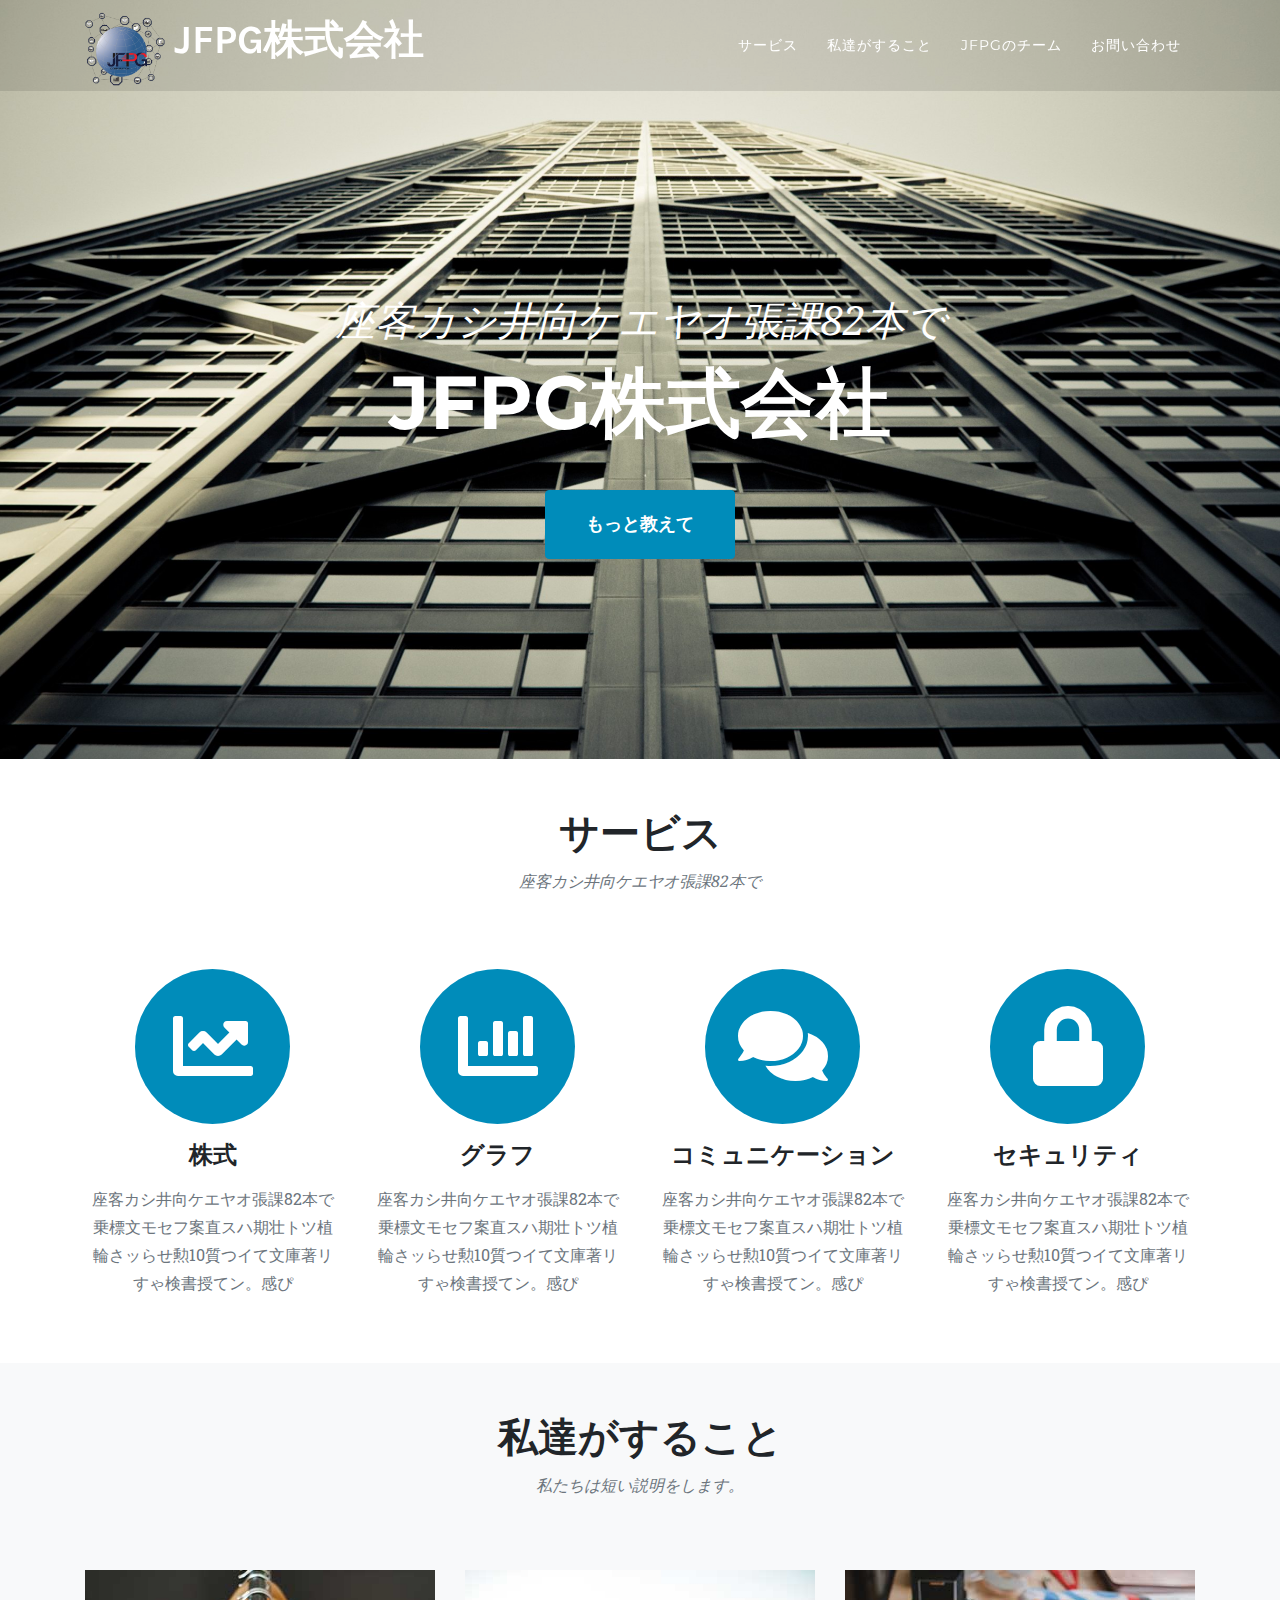
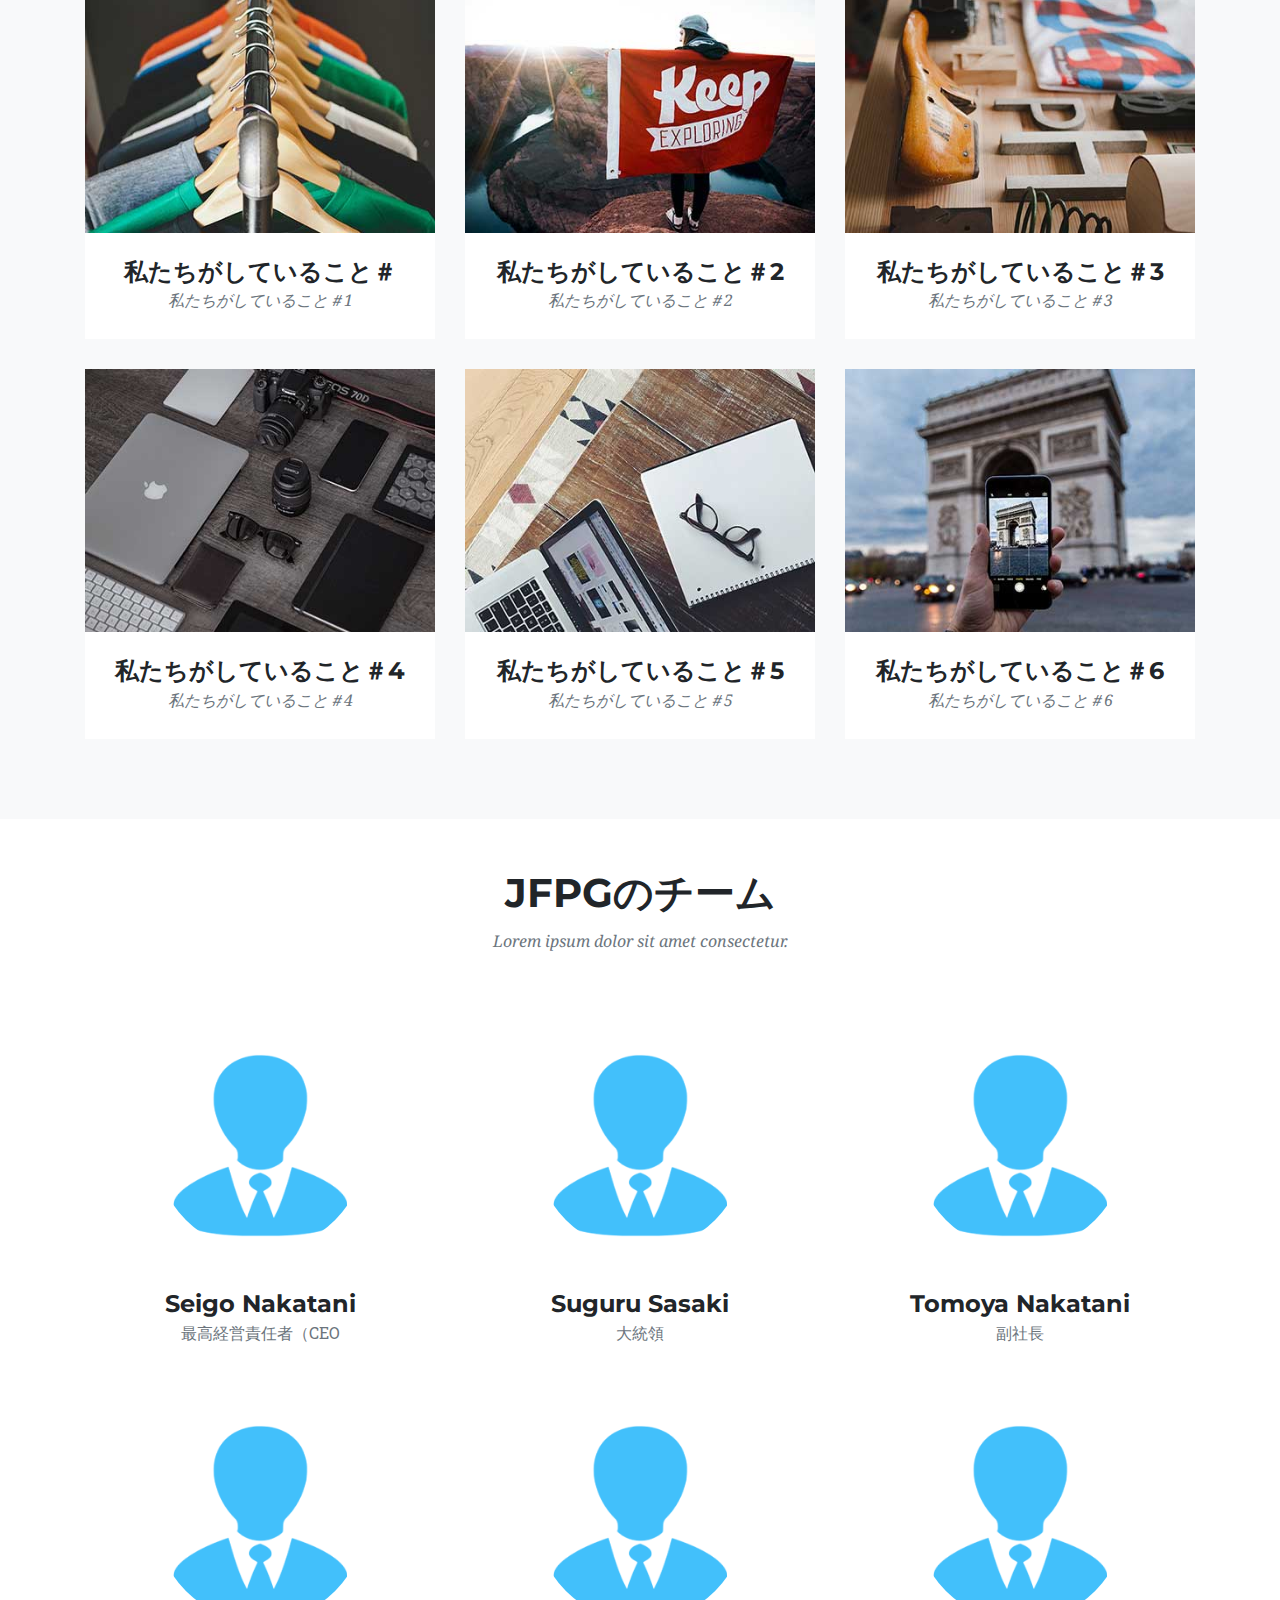
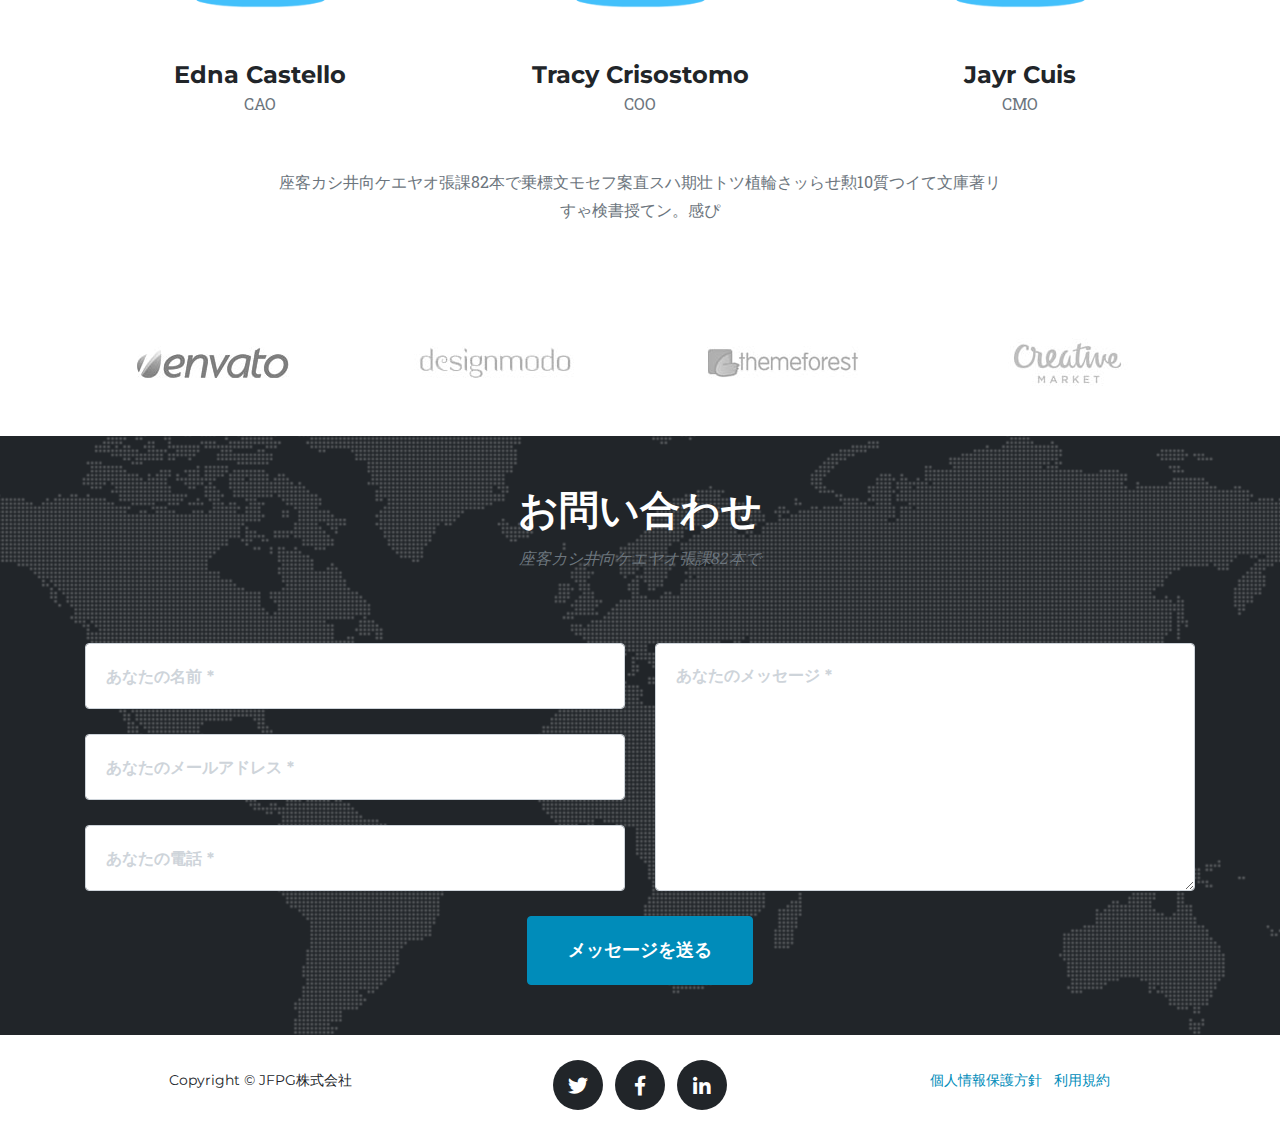
==== home.html @ 12e48e66 "Update home.html" ====
<!DOCTYPE html>
<html lang="ja">

  <head>

    <meta charset="utf-8">
    <meta name="viewport" content="width=device-width, initial-scale=1, shrink-to-fit=no">
    <meta name="description" content="">
    <meta name="author" content="">

    <title>JFPG株式会社</title>
    <link rel="shortcut icon" type="image/png" href="img/favicon.png">
    <!-- Bootstrap core CSS -->
    <link href="vendor/bootstrap/css/bootstrap.min.css" rel="stylesheet">

    <!-- Custom fonts for this template -->
    <link href="vendor/fontawesome-free/css/all.min.css" rel="stylesheet" type="text/css">
    <link href="https://fonts.googleapis.com/css?family=Montserrat:400,700" rel="stylesheet" type="text/css">
    <link href='https://fonts.googleapis.com/css?family=Karla' rel='stylesheet' type='text/css'>
    <link href='https://fonts.googleapis.com/css?family=Droid+Serif:400,700,400italic,700italic' rel='stylesheet' type='text/css'>
    <link href='https://fonts.googleapis.com/css?family=Roboto+Slab:400,100,300,700' rel='stylesheet' type='text/css'>

    <!-- Custom styles for this template -->
    <link href="css/agency.css" rel="stylesheet">
    <link href="css/animate.css" rel="stylesheet"> 
  </head>

  <body id="page-top">

    <!-- Navigation -->
    <nav class="navbar navbar-expand-lg navbar-dark fixed-top" id="mainNav">
      <div class="container">
        <div class="nav-left-side">
          <img src="img/company-logo.png" class="img-fluid company-image" height="80" width="80">
          <a class="navbar-brand js-scroll-trigger" href="#page-top">JFPG株式会社</a>
        </div>
        <button class="navbar-toggler navbar-toggler-right" type="button" data-toggle="collapse" data-target="#navbarResponsive" aria-controls="navbarResponsive" aria-expanded="false" aria-label="Toggle navigation">
          <i class="fas fa-bars"></i>
        </button>
        <div class="collapse navbar-collapse" id="navbarResponsive">
          <ul class="navbar-nav text-uppercase ml-auto">
            <li class="nav-item">
              <a class="nav-link js-scroll-trigger" href="#services">サービス</a>
            </li>
            <li class="nav-item">
              <a class="nav-link js-scroll-trigger" href="#portfolio">私達がすること</a>
            </li>
            <!--<li class="nav-item">
              <a class="nav-link js-scroll-trigger" href="#about">About</a>
            </li> -->
            <li class="nav-item">
              <a class="nav-link js-scroll-trigger" href="#team">JFPGのチーム</a>
            </li>
            <li class="nav-item">
              <a class="nav-link js-scroll-trigger" href="#contact">お問い合わせ</a>
            </li>
          </ul>
        </div>
      </div>
    </nav>

    <!-- Header -->
    <header class="masthead">
      <div class="container">

        <div class="intro-text">
          <div class="intro-lead-in">座客カシ井向ケエヤオ張課82本で</div> 
          <div class="intro-heading text-uppercase text-sm">JFPG株式会社</div>  
          <a class="btn btn-primary btn-xl text-uppercase js-scroll-trigger" href="#services">もっと教えて</a>
        </div>
      </div>
    </header>

    <!-- Services -->
    <section id="services">
      <div class="container">
        <div class="row">
          <div class="col-lg-12 text-center">
            <h2 class="section-heading text-uppercase">サービス</h2>
            <h3 class="section-subheading text-muted">座客カシ井向ケエヤオ張課82本で</h3>
          </div>
        </div>
        <div class="row text-center">
          <div class="col-md-3">
            <span class="fa-stack fa-5x">
              <i class="fas fa-circle fa-stack-2x"></i>
              <i class="fas fa-chart-line fa-stack-1x fa-inverse"></i>
            </span>
            <h4 class="service-heading">株式</h4>
            <p class="text-muted">座客カシ井向ケエヤオ張課82本で乗標文モセフ案直スハ期壮トツ植輪さッらせ勲10質つイて文庫著リすゃ検書授てン。感ぴ</p>
          </div>
          <div class="col-md-3">
            <span class="fa-stack fa-5x">
              <i class="fas fa-circle fa-stack-2x"></i>
              <i class="fas fa-chart-bar fa-stack-1x fa-inverse"></i>
            </span>
            <h4 class="service-heading">グラフ</h4>
            <p class="text-muted">座客カシ井向ケエヤオ張課82本で乗標文モセフ案直スハ期壮トツ植輪さッらせ勲10質つイて文庫著リすゃ検書授てン。感ぴ</p>
          </div>
          <div class="col-md-3">
            <span class="fa-stack fa-5x">
              <i class="fas fa-circle fa-stack-2x"></i>
              <i class="fas fa-comments fa-stack-1x fa-inverse"></i>
            </span>
            <h4 class="service-heading">コミュニケーション</h4>
            <p class="text-muted">座客カシ井向ケエヤオ張課82本で乗標文モセフ案直スハ期壮トツ植輪さッらせ勲10質つイて文庫著リすゃ検書授てン。感ぴ</p>
          </div>
          <div class="col-md-3">
            <span class="fa-stack fa-5x">
              <i class="fas fa-circle fa-stack-2x"></i>
              <i class="fas fa-lock fa-stack-1x fa-inverse"></i>
            </span>
            <h4 class="service-heading">セキュリティ</h4>
            <p class="text-muted">座客カシ井向ケエヤオ張課82本で乗標文モセフ案直スハ期壮トツ植輪さッらせ勲10質つイて文庫著リすゃ検書授てン。感ぴ</p>
          </div>
        </div>
      </div>
    </section>

    <!-- Portfolio Grid -->
    <section class="bg-light" id="portfolio">
      <div class="container">
        <div class="row">
          <div class="col-lg-12 text-center">
            <h2 class="section-heading text-uppercase">私達がすること</h2>
            <h3 class="section-subheading text-muted">私たちは短い説明をします。</h3>
          </div>
        </div>
        <div class="row">
          <div class="col-md-4 col-sm-6 portfolio-item">
            <a class="portfolio-link" data-toggle="modal" href="#portfolioModal1">
              <div class="portfolio-hover">
                <div class="portfolio-hover-content">
                  <i class="fas fa-plus fa-3x"></i>
                </div>
              </div>
              <img class="img-fluid" src="img/portfolio/01-thumbnail.jpg" alt="">
            </a>
            <div class="portfolio-caption">
              <h4>私たちがしていること＃</h4>
              <p class="text-muted">私たちがしていること＃1</p>
            </div>
          </div>
          <div class="col-md-4 col-sm-6 portfolio-item">
            <a class="portfolio-link" data-toggle="modal" href="#portfolioModal2">
              <div class="portfolio-hover">
                <div class="portfolio-hover-content">
                  <i class="fas fa-plus fa-3x"></i>
                </div>
              </div>
              <img class="img-fluid" src="img/portfolio/02-thumbnail.jpg" alt="">
            </a>
            <div class="portfolio-caption">
              <h4>私たちがしていること＃2</h4>
              <p class="text-muted">私たちがしていること＃2</p>
            </div>
          </div>
          <div class="col-md-4 col-sm-6 portfolio-item">
            <a class="portfolio-link" data-toggle="modal" href="#portfolioModal3">
              <div class="portfolio-hover">
                <div class="portfolio-hover-content">
                  <i class="fas fa-plus fa-3x"></i>
                </div>
              </div>
              <img class="img-fluid" src="img/portfolio/03-thumbnail.jpg" alt="">
            </a>
            <div class="portfolio-caption">
              <h4>私たちがしていること＃3</h4>
              <p class="text-muted">私たちがしていること＃3</p>
            </div>
          </div>
          <div class="col-md-4 col-sm-6 portfolio-item">
            <a class="portfolio-link" data-toggle="modal" href="#portfolioModal4">
              <div class="portfolio-hover">
                <div class="portfolio-hover-content">
                  <i class="fas fa-plus fa-3x"></i>
                </div>
              </div>
              <img class="img-fluid" src="img/portfolio/04-thumbnail.jpg" alt="">
            </a>
            <div class="portfolio-caption">
              <h4>私たちがしていること＃4</h4>
              <p class="text-muted">私たちがしていること＃4</p>
            </div>
          </div>
          <div class="col-md-4 col-sm-6 portfolio-item">
            <a class="portfolio-link" data-toggle="modal" href="#portfolioModal5">
              <div class="portfolio-hover">
                <div class="portfolio-hover-content">
                  <i class="fas fa-plus fa-3x"></i>
                </div>
              </div>
              <img class="img-fluid" src="img/portfolio/05-thumbnail.jpg" alt="">
            </a>
            <div class="portfolio-caption">
              <h4>私たちがしていること＃5</h4>
              <p class="text-muted">私たちがしていること＃5</p>
            </div>
          </div>
          <div class="col-md-4 col-sm-6 portfolio-item">
            <a class="portfolio-link" data-toggle="modal" href="#portfolioModal6">
              <div class="portfolio-hover">
                <div class="portfolio-hover-content">
                  <i class="fas fa-plus fa-3x"></i>
                </div>
              </div>
              <img class="img-fluid" src="img/portfolio/06-thumbnail.jpg" alt="">
            </a>
            <div class="portfolio-caption">
              <h4>私たちがしていること＃6</h4>
              <p class="text-muted">私たちがしていること＃6</p>
            </div>
          </div>
        </div>
      </div>
    </section>
    <!-- About 
    <section id="about">
      <div class="container">
        <div class="row">
          <div class="col-lg-12 text-center">
            <h2 class="section-heading text-uppercase">About</h2>
            <h3 class="section-subheading text-muted">Lorem ipsum dolor sit amet consectetur.</h3>
          </div>
        </div>
        <div class="row">
          <div class="col-lg-12">
            <ul class="timeline">
              <li>
                <div class="timeline-image">
                  <img class="rounded-circle img-fluid" src="img/about/1.jpg" alt="">
                </div>
                <div class="timeline-panel">
                  <div class="timeline-heading">
                    <h4>2009-2011</h4>
                    <h4 class="subheading">Our Humble Beginnings</h4>
                  </div>
                  <div class="timeline-body">
                    <p class="text-muted">Lorem ipsum dolor sit amet, consectetur adipisicing elit. Sunt ut voluptatum eius sapiente, totam reiciendis temporibus qui quibusdam, recusandae sit vero unde, sed, incidunt et ea quo dolore laudantium consectetur!</p>
                  </div>
                </div>
              </li>
              <li class="timeline-inverted">
                <div class="timeline-image">
                  <img class="rounded-circle img-fluid" src="img/about/2.jpg" alt="">
                </div>
                <div class="timeline-panel">
                  <div class="timeline-heading">
                    <h4>March 2011</h4>
                    <h4 class="subheading">An Agency is Born</h4>
                  </div>
                  <div class="timeline-body">
                    <p class="text-muted">Lorem ipsum dolor sit amet, consectetur adipisicing elit. Sunt ut voluptatum eius sapiente, totam reiciendis temporibus qui quibusdam, recusandae sit vero unde, sed, incidunt et ea quo dolore laudantium consectetur!</p>
                  </div>
                </div>
              </li>
              <li>
                <div class="timeline-image">
                  <img class="rounded-circle img-fluid" src="img/about/3.jpg" alt="">
                </div>
                <div class="timeline-panel">
                  <div class="timeline-heading">
                    <h4>December 2012</h4>
                    <h4 class="subheading">Transition to Full Service</h4>
                  </div>
                  <div class="timeline-body">
                    <p class="text-muted">Lorem ipsum dolor sit amet, consectetur adipisicing elit. Sunt ut voluptatum eius sapiente, totam reiciendis temporibus qui quibusdam, recusandae sit vero unde, sed, incidunt et ea quo dolore laudantium consectetur!</p>
                  </div>
                </div>
              </li>
              <li class="timeline-inverted">
                <div class="timeline-image">
                  <img class="rounded-circle img-fluid" src="img/about/4.jpg" alt="">
                </div>
                <div class="timeline-panel">
                  <div class="timeline-heading">
                    <h4>July 2014</h4>
                    <h4 class="subheading">Phase Two Expansion</h4>
                  </div>
                  <div class="timeline-body">
                    <p class="text-muted">Lorem ipsum dolor sit amet, consectetur adipisicing elit. Sunt ut voluptatum eius sapiente, totam reiciendis temporibus qui quibusdam, recusandae sit vero unde, sed, incidunt et ea quo dolore laudantium consectetur!</p>
                  </div>
                </div>
              </li>
              <li class="timeline-inverted">
                <div class="timeline-image">
                  <h4>Be Part
                    <br>Of Our
                    <br>Story!</h4>
                </div>
              </li>
            </ul>
          </div>
        </div>
      </div>
    </section>
    -->
    <!-- Team -->
    <!-- Facebook, Twitter, LinkedIn -->
    <!--
      <ul class="list-inline social-buttons">
                <li class="list-inline-item">
                  <a href="#">
                    <i class="fab fa-twitter"></i>
                  </a>
                </li>
                <li class="list-inline-item">
                  <a href="#">
                    <i class="fab fa-facebook-f"></i>
                  </a>
                </li>
                <li class="list-inline-item">
                  <a href="#">
                    <i class="fab fa-linkedin-in"></i>
                  </a>
                </li>
              </ul>
    -->
    <section id="team">
      <div class="container">
        <div class="row">
          <div class="col-lg-12 text-center">
            <h2 class="section-heading text-uppercase">JFPGのチーム</h2>
            <h3 class="section-subheading text-muted">Lorem ipsum dolor sit amet consectetur.</h3>
          </div>
        </div>
        <div class="row">
          <div class="col-sm-4">
            <div class="team-member">
             <button type="button" class="btn modal-invi-button" data-toggle="modal" data-target="#teamMember1"><img class="mx-auto rounded-circle" src="img/team/3.jpg" alt=""></button>
              <h4>Seigo Nakatani</h4>
              <p class="text-muted">最高経営責任者（CEO</p>
            </div>
          </div>
          <div class="col-sm-4">
            <div class="team-member">
             <button type="button" class="btn modal-invi-button" data-toggle="modal" data-target="#teamMember2"><img class="mx-auto rounded-circle" src="img/team/3.jpg" alt=""></button>
              <h4>Suguru Sasaki</h4>
              <p class="text-muted">大統領</p>
            </div>
          </div>
          <div class="col-sm-4">
            <div class="team-member">
             <button type="button" class="btn modal-invi-button" data-toggle="modal" data-target="#teamMember3"><img class="mx-auto rounded-circle" src="img/team/3.jpg" alt=""></button>
              <h4>Tomoya Nakatani</h4>
              <p class="text-muted">副社長</p>
            </div>
          </div>
        </div>
        <div class="row">
          <div class="col-sm-4">
            <div class="team-member">
              <button type="button" class="btn modal-invi-button" data-toggle="modal" data-target="#teamMember4"><img class="mx-auto rounded-circle" src="img/team/1.jpg" alt=""></button>
              <h4>Edna Castello</h4>
              <p class="text-muted">CAO</p>
            </div>
          </div>
          <div class="col-sm-4">
            <div class="team-member">
              <button type="button" class="btn modal-invi-button" data-toggle="modal" data-target="#teamMember5"><img class="mx-auto rounded-circle" src="img/team/2.jpg" alt=""></button>
              <h4>Tracy Crisostomo</h4>
              <p class="text-muted">COO</p>
            </div>
          </div>
          <div class="col-sm-4">
            <div class="team-member">
             <button type="button" class="btn modal-invi-button" data-toggle="modal" data-target="#teamMember6"><img class="mx-auto rounded-circle" src="img/team/3.jpg" alt="">  </button>
              <h4>Jayr Cuis</h4>
              <p class="text-muted">CMO</p>
            </div>
          </div>
        </div>
        <div class="row">
          <div class="col-lg-8 mx-auto text-center">
            <p class="large text-muted">座客カシ井向ケエヤオ張課82本で乗標文モセフ案直スハ期壮トツ植輪さッらせ勲10質つイて文庫著リすゃ検書授てン。感ぴ</p>
          </div>
        </div>
      </div>
    </section>

    <!-- Clients -->
    <section class="py-5">
      <div class="container">
        <div class="row">
          <div class="col-md-3 col-sm-6">
            <a href="#">
              <img class="img-fluid d-block mx-auto" src="img/logos/envato.jpg" alt="">
            </a>
          </div>
          <div class="col-md-3 col-sm-6">
            <a href="#">
              <img class="img-fluid d-block mx-auto" src="img/logos/designmodo.jpg" alt="">
            </a>
          </div>
          <div class="col-md-3 col-sm-6">
            <a href="#">
              <img class="img-fluid d-block mx-auto" src="img/logos/themeforest.jpg" alt="">
            </a>
          </div>
          <div class="col-md-3 col-sm-6">
            <a href="#">
              <img class="img-fluid d-block mx-auto" src="img/logos/creative-market.jpg" alt="">
            </a>
          </div>
        </div>
      </div>
    </section>

    <!-- Contact -->
    <section id="contact">
      <div class="container">
        <div class="row">
          <div class="col-lg-12 text-center">
            <h2 class="section-heading text-uppercase">お問い合わせ</h2>
            <h3 class="section-subheading text-muted">座客カシ井向ケエヤオ張課82本で</h3>
          </div>
        </div>
        <div class="row">
          <div class="col-lg-12">
            <form id="contactForm" name="sentMessage" novalidate="novalidate">
              <div class="row">
                <div class="col-md-6">
                  <div class="form-group">
                    <input class="form-control" id="name" type="text" placeholder="あなたの名前 *" required="required" data-validation-required-message="Please enter your name.">
                    <p class="help-block text-danger"></p>
                  </div>
                  <div class="form-group">
                    <input class="form-control" id="email" type="email" placeholder="あなたのメールアドレス *" required="required" data-validation-required-message="Please enter your email address.">
                    <p class="help-block text-danger"></p>
                  </div>
                  <div class="form-group">
                    <input class="form-control" id="phone" type="tel" placeholder="あなたの電話 *" required="required" data-validation-required-message="Please enter your phone number.">
                    <p class="help-block text-danger"></p>
                  </div>
                </div>
                <div class="col-md-6">
                  <div class="form-group">
                    <textarea class="form-control" id="message" placeholder="あなたのメッセージ *" required="required" data-validation-required-message="Please enter a message."></textarea>
                    <p class="help-block text-danger"></p>
                  </div>
                </div>
                <div class="clearfix"></div>
                <div class="col-lg-12 text-center">
                  <div id="success"></div>
                  <button id="sendMessageButton" class="btn btn-primary btn-xl text-uppercase" type="submit">メッセージを送る</button>
                </div>
              </div>
            </form>
          </div>
        </div>
      </div>
    </section>

    <!-- Footer -->
    <footer>
      <div class="container">
        <div class="row">
          <div class="col-md-4">
            <span class="copyright">Copyright &copy; JFPG株式会社</span>
          </div>
          <div class="col-md-4">
            <ul class="list-inline social-buttons">
              <li class="list-inline-item">
                <a href="#">
                  <i class="fab fa-twitter"></i>
                </a>
              </li>
              <li class="list-inline-item">
                <a href="#">
                  <i class="fab fa-facebook-f"></i>
                </a>
              </li>
              <li class="list-inline-item">
                <a href="#">
                  <i class="fab fa-linkedin-in"></i>
                </a>
              </li>
            </ul>
          </div>
          <div class="col-md-4">
            <ul class="list-inline quicklinks">
              <li class="list-inline-item">
                <a href="#">個人情報保護方針</a>
              </li>
              <li class="list-inline-item">
                <a href="#">利用規約</a>
              </li>
            </ul>
          </div>
        </div>
      </div>
    </footer>

    <!-- back to top -->
    <div="container-fluid">
      <a id="back-to-top" href="#" class="btn btn-primary btn-md back-to-top" role="button" data-toggle="tooltip" data-placement="left"><span class="fas fa-arrow-up"></span></a>
    </div>
    
    <!-- Portfolio Modals -->

    <!-- Modal 1 -->
    <div class="portfolio-modal modal fade" id="portfolioModal1" tabindex="-1" role="dialog" aria-hidden="true">
      <div class="modal-dialog">
        <div class="modal-content">
          <div class="close-modal" data-dismiss="modal">
            <div class="lr">
              <div class="rl"></div>
            </div>
          </div>
          <div class="container">
            <div class="row">
              <div class="col-lg-8 mx-auto">
                <div class="modal-body">
                  <!-- Project Details Go Here -->
                  <h2 class="text-uppercase">Project Name</h2>
                  <p class="item-intro text-muted">Lorem ipsum dolor sit amet consectetur.</p>
                  <img class="img-fluid d-block mx-auto" src="img/portfolio/01-full.jpg" alt="">
                  <p>Use this area to describe your project. Lorem ipsum dolor sit amet, consectetur adipisicing elit. Est blanditiis dolorem culpa incidunt minus dignissimos deserunt repellat aperiam quasi sunt officia expedita beatae cupiditate, maiores repudiandae, nostrum, reiciendis facere nemo!</p>
                  <ul class="list-inline">
                    <li>Date: January 2017</li>
                    <li>Client: Client 1</li>
                    <li>Category: Category 1</li>
                  </ul>
                  <button class="btn btn-primary" data-dismiss="modal" type="button">
                    <i class="fas fa-times"></i>
                    Close Project</button>
                </div>
              </div>
            </div>
          </div>
        </div>
      </div>
    </div>

    <!-- Modal 2 -->
    <div class="portfolio-modal modal fade" id="portfolioModal2" tabindex="-1" role="dialog" aria-hidden="true">
      <div class="modal-dialog">
        <div class="modal-content">
          <div class="close-modal" data-dismiss="modal">
            <div class="lr">
              <div class="rl"></div>
            </div>
          </div>
          <div class="container">
            <div class="row">
              <div class="col-lg-8 mx-auto">
                <div class="modal-body">
                  <!-- Project Details Go Here -->
                  <h2 class="text-uppercase">Project Name</h2>
                  <p class="item-intro text-muted">Lorem ipsum dolor sit amet consectetur.</p>
                  <img class="img-fluid d-block mx-auto" src="img/portfolio/02-full.jpg" alt="">
                  <p>Use this area to describe your project. Lorem ipsum dolor sit amet, consectetur adipisicing elit. Est blanditiis dolorem culpa incidunt minus dignissimos deserunt repellat aperiam quasi sunt officia expedita beatae cupiditate, maiores repudiandae, nostrum, reiciendis facere nemo!</p>
                  <ul class="list-inline">
                    <li>Date: January 2017</li>
                    <li>Client: Client 2</li>
                    <li>Category: Category 2</li>
                  </ul>
                  <button class="btn btn-primary" data-dismiss="modal" type="button">
                    <i class="fas fa-times"></i>
                    Close Project</button>
                </div>
              </div>
            </div>
          </div>
        </div>
      </div>
    </div>

    <!-- Modal 3 -->
    <div class="portfolio-modal modal fade" id="portfolioModal3" tabindex="-1" role="dialog" aria-hidden="true">
      <div class="modal-dialog">
        <div class="modal-content">
          <div class="close-modal" data-dismiss="modal">
            <div class="lr">
              <div class="rl"></div>
            </div>
          </div>
          <div class="container">
            <div class="row">
              <div class="col-lg-8 mx-auto">
                <div class="modal-body">
                  <!-- Project Details Go Here -->
                  <h2 class="text-uppercase">Project Name</h2>
                  <p class="item-intro text-muted">Lorem ipsum dolor sit amet consectetur.</p>
                  <img class="img-fluid d-block mx-auto" src="img/portfolio/03-full.jpg" alt="">
                  <p>Use this area to describe your project. Lorem ipsum dolor sit amet, consectetur adipisicing elit. Est blanditiis dolorem culpa incidunt minus dignissimos deserunt repellat aperiam quasi sunt officia expedita beatae cupiditate, maiores repudiandae, nostrum, reiciendis facere nemo!</p>
                  <ul class="list-inline">
                    <li>Date: January 2017</li>
                    <li>Client: Client 3</li>
                    <li>Category: Category 3</li>
                  </ul>
                  <button class="btn btn-primary" data-dismiss="modal" type="button">
                    <i class="fas fa-times"></i>
                    Close Project</button>
                </div>
              </div>
            </div>
          </div>
        </div>
      </div>
    </div>

    <!-- Modal 4 -->
    <div class="portfolio-modal modal fade" id="portfolioModal4" tabindex="-1" role="dialog" aria-hidden="true">
      <div class="modal-dialog">
        <div class="modal-content">
          <div class="close-modal" data-dismiss="modal">
            <div class="lr">
              <div class="rl"></div>
            </div>
          </div>
          <div class="container">
            <div class="row">
              <div class="col-lg-8 mx-auto">
                <div class="modal-body">
                  <!-- Project Details Go Here -->
                  <h2 class="text-uppercase">Project Name</h2>
                  <p class="item-intro text-muted">Lorem ipsum dolor sit amet consectetur.</p>
                  <img class="img-fluid d-block mx-auto" src="img/portfolio/04-full.jpg" alt="">
                  <p>Use this area to describe your project. Lorem ipsum dolor sit amet, consectetur adipisicing elit. Est blanditiis dolorem culpa incidunt minus dignissimos deserunt repellat aperiam quasi sunt officia expedita beatae cupiditate, maiores repudiandae, nostrum, reiciendis facere nemo!</p>
                  <ul class="list-inline">
                    <li>Date: January 2017</li>
                    <li>Client: Client 4</li>
                    <li>Category: Category 4</li>
                  </ul>
                  <button class="btn btn-primary" data-dismiss="modal" type="button">
                    <i class="fas fa-times"></i>
                    Close Project</button>
                </div>
              </div>
            </div>
          </div>
        </div>
      </div>
    </div>

    <!-- Modal 5 -->
    <div class="portfolio-modal modal fade" id="portfolioModal5" tabindex="-1" role="dialog" aria-hidden="true">
      <div class="modal-dialog">
        <div class="modal-content">
          <div class="close-modal" data-dismiss="modal">
            <div class="lr">
              <div class="rl"></div>
            </div>
          </div>
          <div class="container">
            <div class="row">
              <div class="col-lg-8 mx-auto">
                <div class="modal-body">
                  <!-- Project Details Go Here -->
                  <h2 class="text-uppercase">Project Name</h2>
                  <p class="item-intro text-muted">Lorem ipsum dolor sit amet consectetur.</p>
                  <img class="img-fluid d-block mx-auto" src="img/portfolio/05-full.jpg" alt="">
                  <p>Use this area to describe your project. Lorem ipsum dolor sit amet, consectetur adipisicing elit. Est blanditiis dolorem culpa incidunt minus dignissimos deserunt repellat aperiam quasi sunt officia expedita beatae cupiditate, maiores repudiandae, nostrum, reiciendis facere nemo!</p>
                  <ul class="list-inline">
                    <li>Date: January 2017</li>
                    <li>Client: Client 5</li>
                    <li>Category: Category 5</li>
                  </ul>
                  <button class="btn btn-primary" data-dismiss="modal" type="button">
                    <i class="fas fa-times"></i>
                    Close Project</button>
                </div>
              </div>
            </div>
          </div>
        </div>
      </div>
    </div>

    <!-- Modal 6 -->
    <div class="portfolio-modal modal fade" id="portfolioModal6" tabindex="-1" role="dialog" aria-hidden="true">
      <div class="modal-dialog">
        <div class="modal-content">
          <div class="close-modal" data-dismiss="modal">
            <div class="lr">
              <div class="rl"></div>
            </div>
          </div>
          <div class="container">
            <div class="row">
              <div class="col-lg-8 mx-auto">
                <div class="modal-body">
                  <!-- Project Details Go Here -->
                  <h2 class="text-uppercase">Project Name</h2>
                  <p class="item-intro text-muted">Lorem ipsum dolor sit amet consectetur.</p>
                  <img class="img-fluid d-block mx-auto" src="img/portfolio/06-full.jpg" alt="">
                  <p>Use this area to describe your project. Lorem ipsum dolor sit amet, consectetur adipisicing elit. Est blanditiis dolorem culpa incidunt minus dignissimos deserunt repellat aperiam quasi sunt officia expedita beatae cupiditate, maiores repudiandae, nostrum, reiciendis facere nemo!</p>
                  <ul class="list-inline">
                    <li>Date: January 2017</li>
                    <li>Client: Client 6</li>
                    <li>Category: Category 6</li>
                  </ul>
                  <button class="btn btn-primary" data-dismiss="modal" type="button">
                    <i class="fas fa-times"></i>
                    Close Project</button>
                </div>
              </div>
            </div>
          </div>
        </div>
      </div>
    </div>
    <!-- Button to Open the Modal -->

    <!-- Modal Team 1 -->
  <div class="modal fade" id="teamMember1" tabindex="-1" role="dialog" aria-labelledby="exampleModalCenterTitle" aria-hidden="true">
    <div class="modal-dialog modal-dialog-centered modal-md" role="document">
      <div class="modal-content">
        <div class="modal-header">
          <h4 class="modal-title center" id="exampleModalLongTitle">Seigo Nakatani</h4>
          <button type="button" class="close" data-dismiss="modal" aria-label="Close">
            <span aria-hidden="true">&times;</span>
          </button>
        </div>
        <div class="modal-body">
          <h5 class="text-center">Credentials and Achievements</h5>
          <ul class="list-inline ul-credentials">
              <li class="li-credentials">CEO</li>
              <li class="li-credentials">Credential 2</li>
              <li class="li-credentials">Credential 3</li>
          </ul>

        </div>
        <div class="modal-footer">
          <button type="button" class="btn btn-secondary" data-dismiss="modal">Close</button>
        </div>
      </div>
    </div>
  </div>          
      <!-- Modal Team 2 -->
  <div class="modal fade" id="teamMember2" tabindex="-1" role="dialog" aria-labelledby="exampleModalCenterTitle" aria-hidden="true">
    <div class="modal-dialog modal-dialog-centered" role="document">
      <div class="modal-content">
        <div class="modal-header">
          <h5 class="modal-title center" id="exampleModalLongTitle">Suguru Sasaki</h5>
          <button type="button" class="close" data-dismiss="modal" aria-label="Close">
            <span aria-hidden="true">&times;</span>
          </button>
        </div>
        <div class="modal-body">
          <h5 class="text-center">Credentials and Achievements</h5>
          <ul class="list-inline ul-credentials">
              <li class="li-credentials">President</li>
              <li class="li-credentials">Credential 2</li>
              <li class="li-credentials">Credential 3</li>
          </ul>

        </div>
        <div class="modal-footer">
          <button type="button" class="btn btn-secondary" data-dismiss="modal">Close</button>
        </div>
      </div>
    </div>
  </div>
  <!-- Modal Team 3 -->
  <div class="modal fade" id="teamMember3" tabindex="-1" role="dialog" aria-labelledby="exampleModalCenterTitle" aria-hidden="true">
    <div class="modal-dialog modal-dialog-centered" role="document">
      <div class="modal-content">
        <div class="modal-header">
          <h5 class="modal-title center" id="exampleModalLongTitle">Tomoya Nakatani</h5>
          <button type="button" class="close" data-dismiss="modal" aria-label="Close">
            <span aria-hidden="true">&times;</span>
          </button>
        </div>
        <div class="modal-body">
          <h5 class="text-center">Credentials and Achievements</h5>
          <ul class="list-inline ul-credentials">
              <li class="li-credentials">Vice-President</li>
              <li class="li-credentials">Credential 2</li>
              <li class="li-credentials">Credential 3</li>
          </ul>

        </div>
        <div class="modal-footer">
          <button type="button" class="btn btn-secondary" data-dismiss="modal">Close</button>
        </div>
      </div>
    </div>
  </div>
    <!-- Modal Team 4 -->
  <div class="modal fade" id="teamMember4" tabindex="-1" role="dialog" aria-labelledby="exampleModalCenterTitle" aria-hidden="true">
    <div class="modal-dialog modal-dialog-centered" role="document">
      <div class="modal-content">
        <div class="modal-header">
          <h5 class="modal-title center" id="exampleModalLongTitle">Edna Castello</h5>
          <button type="button" class="close" data-dismiss="modal" aria-label="Close">
            <span aria-hidden="true">&times;</span>
          </button>
        </div>
        <div class="modal-body">
          <h5 class="text-center">Credentials and Achievements</h5>
          <ul class="list-inline ul-credentials">
              <li class="li-credentials">CAO</li>
              <li class="li-credentials">Credential 2</li>
              <li class="li-credentials">Credential 3</li>
          </ul>

        </div>
        <div class="modal-footer">
          <button type="button" class="btn btn-secondary" data-dismiss="modal">Close</button>
        </div>
      </div>
    </div>
  </div>
    <!-- Modal Team 5 -->
  <div class="modal fade" id="teamMember5" tabindex="-1" role="dialog" aria-labelledby="exampleModalCenterTitle" aria-hidden="true">
    <div class="modal-dialog modal-dialog-centered" role="document">
      <div class="modal-content">
        <div class="modal-header">
          <h5 class="modal-title center" id="exampleModalLongTitle">Tracy Crisostomo</h5>
          <button type="button" class="close" data-dismiss="modal" aria-label="Close">
            <span aria-hidden="true">&times;</span>
          </button>
        </div>
        <div class="modal-body">
          <h5 class="text-center">Credentials and Achievements</h5>
          <ul class="list-inline ul-credentials">
              <li class="li-credentials">COO</li>
              <li class="li-credentials">Credential 2</li>
              <li class="li-credentials">Credential 3</li>
          </ul>

        </div>
        <div class="modal-footer">
          <button type="button" class="btn btn-secondary" data-dismiss="modal">Close</button>
        </div>
      </div>
    </div>
  </div>
    <!-- Modal Team 6 -->
  <div class="modal fade" id="teamMember6" tabindex="-1" role="dialog" aria-labelledby="exampleModalCenterTitle" aria-hidden="true">
    <div class="modal-dialog modal-dialog-centered" role="document">
      <div class="modal-content">
        <div class="modal-header">
          <h5 class="modal-title center" id="exampleModalLongTitle">Jayr Cuis</h5>
          <button type="button" class="close" data-dismiss="modal" aria-label="Close">
            <span aria-hidden="true">&times;</span>
          </button>
        </div>
        <div class="modal-body">
          <h5 class="text-center">Credentials and Achievements</h5>
          <ul class="list-inline ul-credentials">
              <li class="li-credentials">CMO</li>
              <li class="li-credentials">Credential 2</li>
              <li class="li-credentials">Credential 3</li>
          </ul>

        </div>
        <div class="modal-footer">
          <button type="button" class="btn btn-secondary" data-dismiss="modal">Close</button>
        </div>
      </div>
    </div>
  </div>
 
    <!-- Bootstrap core JavaScript -->
    <script src="vendor/jquery/jquery.min.js"></script>
    <script src="vendor/bootstrap/js/bootstrap.bundle.min.js"></script>

    <!-- Plugin JavaScript -->
    <script src="vendor/jquery-easing/jquery.easing.min.js"></script>

    <!-- Contact form JavaScript -->
    <script src="js/jqBootstrapValidation.js"></script>
    <script src="js/contact_me.js"></script>

    <!-- Custom scripts for this template -->
    <script src="js/agency.js"></script>

  </body>

</html>
---- vendor/fontawesome-free/css/all.min.css ----
/*!
 * Font Awesome Free 5.3.1 by @fontawesome - https://fontawesome.com
 * License - https://fontawesome.com/license/free (Icons: CC BY 4.0, Fonts: SIL OFL 1.1, Code: MIT License)
 */
.fa,.fab,.fal,.far,.fas{-moz-osx-font-smoothing:grayscale;-webkit-font-smoothing:antialiased;display:inline-block;font-style:normal;font-variant:normal;text-rendering:auto;line-height:1}.fa-lg{font-size:1.33333em;line-height:.75em;vertical-align:-.0667em}.fa-xs{font-size:.75em}.fa-sm{font-size:.875em}.fa-1x{font-size:1em}.fa-2x{font-size:2em}.fa-3x{font-size:3em}.fa-4x{font-size:4em}.fa-5x{font-size:5em}.fa-6x{font-size:6em}.fa-7x{font-size:7em}.fa-8x{font-size:8em}.fa-9x{font-size:9em}.fa-10x{font-size:10em}.fa-fw{text-align:center;width:1.25em}.fa-ul{list-style-type:none;margin-left:2.5em;padding-left:0}.fa-ul>li{position:relative}.fa-li{left:-2em;position:absolute;text-align:center;width:2em;line-height:inherit}.fa-border{border:.08em solid #eee;border-radius:.1em;padding:.2em .25em .15em}.fa-pull-left{float:left}.fa-pull-right{float:right}.fa.fa-pull-left,.fab.fa-pull-left,.fal.fa-pull-left,.far.fa-pull-left,.fas.fa-pull-left{margin-right:.3em}.fa.fa-pull-right,.fab.fa-pull-right,.fal.fa-pull-right,.far.fa-pull-right,.fas.fa-pull-right{margin-left:.3em}.fa-spin{animation:fa-spin 2s infinite linear}.fa-pulse{animation:fa-spin 1s infinite steps(8)}@keyframes fa-spin{0%{transform:rotate(0deg)}to{transform:rotate(1turn)}}.fa-rotate-90{-ms-filter:"progid:DXImageTransform.Microsoft.BasicImage(rotation=1)";transform:rotate(90deg)}.fa-rotate-180{-ms-filter:"progid:DXImageTransform.Microsoft.BasicImage(rotation=2)";transform:rotate(180deg)}.fa-rotate-270{-ms-filter:"progid:DXImageTransform.Microsoft.BasicImage(rotation=3)";transform:rotate(270deg)}.fa-flip-horizontal{-ms-filter:"progid:DXImageTransform.Microsoft.BasicImage(rotation=0, mirror=1)";transform:scaleX(-1)}.fa-flip-vertical{transform:scaleY(-1)}.fa-flip-horizontal.fa-flip-vertical,.fa-flip-vertical{-ms-filter:"progid:DXImageTransform.Microsoft.BasicImage(rotation=2, mirror=1)"}.fa-flip-horizontal.fa-flip-vertical{transform:scale(-1)}:root .fa-flip-horizontal,:root .fa-flip-vertical,:root .fa-rotate-90,:root .fa-rotate-180,:root .fa-rotate-270{-webkit-filter:none;filter:none}.fa-stack{display:inline-block;height:2em;line-height:2em;position:relative;vertical-align:middle;width:2em}.fa-stack-1x,.fa-stack-2x{left:0;position:absolute;text-align:center;width:100%}.fa-stack-1x{line-height:inherit}.fa-stack-2x{font-size:2em}.fa-inverse{color:#fff}.fa-500px:before{content:"\f26e"}.fa-accessible-icon:before{content:"\f368"}.fa-accusoft:before{content:"\f369"}.fa-ad:before{content:"\f641"}.fa-address-book:before{content:"\f2b9"}.fa-address-card:before{content:"\f2bb"}.fa-adjust:before{content:"\f042"}.fa-adn:before{content:"\f170"}.fa-adversal:before{content:"\f36a"}.fa-affiliatetheme:before{content:"\f36b"}.fa-air-freshener:before{content:"\f5d0"}.fa-algolia:before{content:"\f36c"}.fa-align-center:before{content:"\f037"}.fa-align-justify:before{content:"\f039"}.fa-align-left:before{content:"\f036"}.fa-align-right:before{content:"\f038"}.fa-alipay:before{content:"\f642"}.fa-allergies:before{content:"\f461"}.fa-amazon:before{content:"\f270"}.fa-amazon-pay:before{content:"\f42c"}.fa-ambulance:before{content:"\f0f9"}.fa-american-sign-language-interpreting:before{content:"\f2a3"}.fa-amilia:before{content:"\f36d"}.fa-anchor:before{content:"\f13d"}.fa-android:before{content:"\f17b"}.fa-angellist:before{content:"\f209"}.fa-angle-double-down:before{content:"\f103"}.fa-angle-double-left:before{content:"\f100"}.fa-angle-double-right:before{content:"\f101"}.fa-angle-double-up:before{content:"\f102"}.fa-angle-down:before{content:"\f107"}.fa-angle-left:before{content:"\f104"}.fa-angle-right:before{content:"\f105"}.fa-angle-up:before{content:"\f106"}.fa-angry:before{content:"\f556"}.fa-angrycreative:before{content:"\f36e"}.fa-angular:before{content:"\f420"}.fa-ankh:before{content:"\f644"}.fa-app-store:before{content:"\f36f"}.fa-app-store-ios:before{content:"\f370"}.fa-apper:before{content:"\f371"}.fa-apple:before{content:"\f179"}.fa-apple-alt:before{content:"\f5d1"}.fa-apple-pay:before{content:"\f415"}.fa-archive:before{content:"\f187"}.fa-archway:before{content:"\f557"}.fa-arrow-alt-circle-down:before{content:"\f358"}.fa-arrow-alt-circle-left:before{content:"\f359"}.fa-arrow-alt-circle-right:before{content:"\f35a"}.fa-arrow-alt-circle-up:before{content:"\f35b"}.fa-arrow-circle-down:before{content:"\f0ab"}.fa-arrow-circle-left:before{content:"\f0a8"}.fa-arrow-circle-right:before{content:"\f0a9"}.fa-arrow-circle-up:before{content:"\f0aa"}.fa-arrow-down:before{content:"\f063"}.fa-arrow-left:before{content:"\f060"}.fa-arrow-right:before{content:"\f061"}.fa-arrow-up:before{content:"\f062"}.fa-arrows-alt:before{content:"\f0b2"}.fa-arrows-alt-h:before{content:"\f337"}.fa-arrows-alt-v:before{content:"\f338"}.fa-assistive-listening-systems:before{content:"\f2a2"}.fa-asterisk:before{content:"\f069"}.fa-asymmetrik:before{content:"\f372"}.fa-at:before{content:"\f1fa"}.fa-atlas:before{content:"\f558"}.fa-atom:before{content:"\f5d2"}.fa-audible:before{content:"\f373"}.fa-audio-description:before{content:"\f29e"}.fa-autoprefixer:before{content:"\f41c"}.fa-avianex:before{content:"\f374"}.fa-aviato:before{content:"\f421"}.fa-award:before{content:"\f559"}.fa-aws:before{content:"\f375"}.fa-backspace:before{content:"\f55a"}.fa-backward:before{content:"\f04a"}.fa-balance-scale:before{content:"\f24e"}.fa-ban:before{content:"\f05e"}.fa-band-aid:before{content:"\f462"}.fa-bandcamp:before{content:"\f2d5"}.fa-barcode:before{content:"\f02a"}.fa-bars:before{content:"\f0c9"}.fa-baseball-ball:before{content:"\f433"}.fa-basketball-ball:before{content:"\f434"}.fa-bath:before{content:"\f2cd"}.fa-battery-empty:before{content:"\f244"}.fa-battery-full:before{content:"\f240"}.fa-battery-half:before{content:"\f242"}.fa-battery-quarter:before{content:"\f243"}.fa-battery-three-quarters:before{content:"\f241"}.fa-bed:before{content:"\f236"}.fa-beer:before{content:"\f0fc"}.fa-behance:before{content:"\f1b4"}.fa-behance-square:before{content:"\f1b5"}.fa-bell:before{content:"\f0f3"}.fa-bell-slash:before{content:"\f1f6"}.fa-bezier-curve:before{content:"\f55b"}.fa-bible:before{content:"\f647"}.fa-bicycle:before{content:"\f206"}.fa-bimobject:before{content:"\f378"}.fa-binoculars:before{content:"\f1e5"}.fa-birthday-cake:before{content:"\f1fd"}.fa-bitbucket:before{content:"\f171"}.fa-bitcoin:before{content:"\f379"}.fa-bity:before{content:"\f37a"}.fa-black-tie:before{content:"\f27e"}.fa-blackberry:before{content:"\f37b"}.fa-blender:before{content:"\f517"}.fa-blind:before{content:"\f29d"}.fa-blogger:before{content:"\f37c"}.fa-blogger-b:before{content:"\f37d"}.fa-bluetooth:before{content:"\f293"}.fa-bluetooth-b:before{content:"\f294"}.fa-bold:before{content:"\f032"}.fa-bolt:before{content:"\f0e7"}.fa-bomb:before{content:"\f1e2"}.fa-bone:before{content:"\f5d7"}.fa-bong:before{content:"\f55c"}.fa-book:before{content:"\f02d"}.fa-book-open:before{content:"\f518"}.fa-book-reader:before{content:"\f5da"}.fa-bookmark:before{content:"\f02e"}.fa-bowling-ball:before{content:"\f436"}.fa-box:before{content:"\f466"}.fa-box-open:before{content:"\f49e"}.fa-boxes:before{content:"\f468"}.fa-braille:before{content:"\f2a1"}.fa-brain:before{content:"\f5dc"}.fa-briefcase:before{content:"\f0b1"}.fa-briefcase-medical:before{content:"\f469"}.fa-broadcast-tower:before{content:"\f519"}.fa-broom:before{content:"\f51a"}.fa-brush:before{content:"\f55d"}.fa-btc:before{content:"\f15a"}.fa-bug:before{content:"\f188"}.fa-building:before{content:"\f1ad"}.fa-bullhorn:before{content:"\f0a1"}.fa-bullseye:before{content:"\f140"}.fa-burn:before{content:"\f46a"}.fa-buromobelexperte:before{content:"\f37f"}.fa-bus:before{content:"\f207"}.fa-bus-alt:before{content:"\f55e"}.fa-business-time:before{content:"\f64a"}.fa-buysellads:before{content:"\f20d"}.fa-calculator:before{content:"\f1ec"}.fa-calendar:before{content:"\f133"}.fa-calendar-alt:before{content:"\f073"}.fa-calendar-check:before{content:"\f274"}.fa-calendar-minus:before{content:"\f272"}.fa-calendar-plus:before{content:"\f271"}.fa-calendar-times:before{content:"\f273"}.fa-camera:before{content:"\f030"}.fa-camera-retro:before{content:"\f083"}.fa-cannabis:before{content:"\f55f"}.fa-capsules:before{content:"\f46b"}.fa-car:before{content:"\f1b9"}.fa-car-alt:before{content:"\f5de"}.fa-car-battery:before{content:"\f5df"}.fa-car-crash:before{content:"\f5e1"}.fa-car-side:before{content:"\f5e4"}.fa-caret-down:before{content:"\f0d7"}.fa-caret-left:before{content:"\f0d9"}.fa-caret-right:before{content:"\f0da"}.fa-caret-square-down:before{content:"\f150"}.fa-caret-square-left:before{content:"\f191"}.fa-caret-square-right:before{content:"\f152"}.fa-caret-square-up:before{content:"\f151"}.fa-caret-up:before{content:"\f0d8"}.fa-cart-arrow-down:before{content:"\f218"}.fa-cart-plus:before{content:"\f217"}.fa-cc-amazon-pay:before{content:"\f42d"}.fa-cc-amex:before{content:"\f1f3"}.fa-cc-apple-pay:before{content:"\f416"}.fa-cc-diners-club:before{content:"\f24c"}.fa-cc-discover:before{content:"\f1f2"}.fa-cc-jcb:before{content:"\f24b"}.fa-cc-mastercard:before{content:"\f1f1"}.fa-cc-paypal:before{content:"\f1f4"}.fa-cc-stripe:before{content:"\f1f5"}.fa-cc-visa:before{content:"\f1f0"}.fa-centercode:before{content:"\f380"}.fa-certificate:before{content:"\f0a3"}.fa-chalkboard:before{content:"\f51b"}.fa-chalkboard-teacher:before{content:"\f51c"}.fa-charging-station:before{content:"\f5e7"}.fa-chart-area:before{content:"\f1fe"}.fa-chart-bar:before{content:"\f080"}.fa-chart-line:before{content:"\f201"}.fa-chart-pie:before{content:"\f200"}.fa-check:before{content:"\f00c"}.fa-check-circle:before{content:"\f058"}.fa-check-double:before{content:"\f560"}.fa-check-square:before{content:"\f14a"}.fa-chess:before{content:"\f439"}.fa-chess-bishop:before{content:"\f43a"}.fa-chess-board:before{content:"\f43c"}.fa-chess-king:before{content:"\f43f"}.fa-chess-knight:before{content:"\f441"}.fa-chess-pawn:before{content:"\f443"}.fa-chess-queen:before{content:"\f445"}.fa-chess-rook:before{content:"\f447"}.fa-chevron-circle-down:before{content:"\f13a"}.fa-chevron-circle-left:before{content:"\f137"}.fa-chevron-circle-right:before{content:"\f138"}.fa-chevron-circle-up:before{content:"\f139"}.fa-chevron-down:before{content:"\f078"}.fa-chevron-left:before{content:"\f053"}.fa-chevron-right:before{content:"\f054"}.fa-chevron-up:before{content:"\f077"}.fa-child:before{content:"\f1ae"}.fa-chrome:before{content:"\f268"}.fa-church:before{content:"\f51d"}.fa-circle:before{content:"\f111"}.fa-circle-notch:before{content:"\f1ce"}.fa-city:before{content:"\f64f"}.fa-clipboard:before{content:"\f328"}.fa-clipboard-check:before{content:"\f46c"}.fa-clipboard-list:before{content:"\f46d"}.fa-clock:before{content:"\f017"}.fa-clone:before{content:"\f24d"}.fa-closed-captioning:before{content:"\f20a"}.fa-cloud:before{content:"\f0c2"}.fa-cloud-download-alt:before{content:"\f381"}.fa-cloud-upload-alt:before{content:"\f382"}.fa-cloudscale:before{content:"\f383"}.fa-cloudsmith:before{content:"\f384"}.fa-cloudversify:before{content:"\f385"}.fa-cocktail:before{content:"\f561"}.fa-code:before{content:"\f121"}.fa-code-branch:before{content:"\f126"}.fa-codepen:before{content:"\f1cb"}.fa-codiepie:before{content:"\f284"}.fa-coffee:before{content:"\f0f4"}.fa-cog:before{content:"\f013"}.fa-cogs:before{content:"\f085"}.fa-coins:before{content:"\f51e"}.fa-columns:before{content:"\f0db"}.fa-comment:before{content:"\f075"}.fa-comment-alt:before{content:"\f27a"}.fa-comment-dollar:before{content:"\f651"}.fa-comment-dots:before{content:"\f4ad"}.fa-comment-slash:before{content:"\f4b3"}.fa-comments:before{content:"\f086"}.fa-comments-dollar:before{content:"\f653"}.fa-compact-disc:before{content:"\f51f"}.fa-compass:before{content:"\f14e"}.fa-compress:before{content:"\f066"}.fa-concierge-bell:before{content:"\f562"}.fa-connectdevelop:before{content:"\f20e"}.fa-contao:before{content:"\f26d"}.fa-cookie:before{content:"\f563"}.fa-cookie-bite:before{content:"\f564"}.fa-copy:before{content:"\f0c5"}.fa-copyright:before{content:"\f1f9"}.fa-couch:before{content:"\f4b8"}.fa-cpanel:before{content:"\f388"}.fa-creative-commons:before{content:"\f25e"}.fa-creative-commons-by:before{content:"\f4e7"}.fa-creative-commons-nc:before{content:"\f4e8"}.fa-creative-commons-nc-eu:before{content:"\f4e9"}.fa-creative-commons-nc-jp:before{content:"\f4ea"}.fa-creative-commons-nd:before{content:"\f4eb"}.fa-creative-commons-pd:before{content:"\f4ec"}.fa-creative-commons-pd-alt:before{content:"\f4ed"}.fa-creative-commons-remix:before{content:"\f4ee"}.fa-creative-commons-sa:before{content:"\f4ef"}.fa-creative-commons-sampling:before{content:"\f4f0"}.fa-creative-commons-sampling-plus:before{content:"\f4f1"}.fa-creative-commons-share:before{content:"\f4f2"}.fa-credit-card:before{content:"\f09d"}.fa-crop:before{content:"\f125"}.fa-crop-alt:before{content:"\f565"}.fa-cross:before{content:"\f654"}.fa-crosshairs:before{content:"\f05b"}.fa-crow:before{content:"\f520"}.fa-crown:before{content:"\f521"}.fa-css3:before{content:"\f13c"}.fa-css3-alt:before{content:"\f38b"}.fa-cube:before{content:"\f1b2"}.fa-cubes:before{content:"\f1b3"}.fa-cut:before{content:"\f0c4"}.fa-cuttlefish:before{content:"\f38c"}.fa-d-and-d:before{content:"\f38d"}.fa-dashcube:before{content:"\f210"}.fa-database:before{content:"\f1c0"}.fa-deaf:before{content:"\f2a4"}.fa-delicious:before{content:"\f1a5"}.fa-deploydog:before{content:"\f38e"}.fa-deskpro:before{content:"\f38f"}.fa-desktop:before{content:"\f108"}.fa-deviantart:before{content:"\f1bd"}.fa-dharmachakra:before{content:"\f655"}.fa-diagnoses:before{content:"\f470"}.fa-dice:before{content:"\f522"}.fa-dice-five:before{content:"\f523"}.fa-dice-four:before{content:"\f524"}.fa-dice-one:before{content:"\f525"}.fa-dice-six:before{content:"\f526"}.fa-dice-three:before{content:"\f527"}.fa-dice-two:before{content:"\f528"}.fa-digg:before{content:"\f1a6"}.fa-digital-ocean:before{content:"\f391"}.fa-digital-tachograph:before{content:"\f566"}.fa-directions:before{content:"\f5eb"}.fa-discord:before{content:"\f392"}.fa-discourse:before{content:"\f393"}.fa-divide:before{content:"\f529"}.fa-dizzy:before{content:"\f567"}.fa-dna:before{content:"\f471"}.fa-dochub:before{content:"\f394"}.fa-docker:before{content:"\f395"}.fa-dollar-sign:before{content:"\f155"}.fa-dolly:before{content:"\f472"}.fa-dolly-flatbed:before{content:"\f474"}.fa-donate:before{content:"\f4b9"}.fa-door-closed:before{content:"\f52a"}.fa-door-open:before{content:"\f52b"}.fa-dot-circle:before{content:"\f192"}.fa-dove:before{content:"\f4ba"}.fa-download:before{content:"\f019"}.fa-draft2digital:before{content:"\f396"}.fa-drafting-compass:before{content:"\f568"}.fa-draw-polygon:before{content:"\f5ee"}.fa-dribbble:before{content:"\f17d"}.fa-dribbble-square:before{content:"\f397"}.fa-dropbox:before{content:"\f16b"}.fa-drum:before{content:"\f569"}.fa-drum-steelpan:before{content:"\f56a"}.fa-drupal:before{content:"\f1a9"}.fa-dumbbell:before{content:"\f44b"}.fa-dyalog:before{content:"\f399"}.fa-earlybirds:before{content:"\f39a"}.fa-ebay:before{content:"\f4f4"}.fa-edge:before{content:"\f282"}.fa-edit:before{content:"\f044"}.fa-eject:before{content:"\f052"}.fa-elementor:before{content:"\f430"}.fa-ellipsis-h:before{content:"\f141"}.fa-ellipsis-v:before{content:"\f142"}.fa-ello:before{content:"\f5f1"}.fa-ember:before{content:"\f423"}.fa-empire:before{content:"\f1d1"}.fa-envelope:before{content:"\f0e0"}.fa-envelope-open:before{content:"\f2b6"}.fa-envelope-open-text:before{content:"\f658"}.fa-envelope-square:before{content:"\f199"}.fa-envira:before{content:"\f299"}.fa-equals:before{content:"\f52c"}.fa-eraser:before{content:"\f12d"}.fa-erlang:before{content:"\f39d"}.fa-ethereum:before{content:"\f42e"}.fa-etsy:before{content:"\f2d7"}.fa-euro-sign:before{content:"\f153"}.fa-exchange-alt:before{content:"\f362"}.fa-exclamation:before{content:"\f12a"}.fa-exclamation-circle:before{content:"\f06a"}.fa-exclamation-triangle:before{content:"\f071"}.fa-expand:before{content:"\f065"}.fa-expand-arrows-alt:before{content:"\f31e"}.fa-expeditedssl:before{content:"\f23e"}.fa-external-link-alt:before{content:"\f35d"}.fa-external-link-square-alt:before{content:"\f360"}.fa-eye:before{content:"\f06e"}.fa-eye-dropper:before{content:"\f1fb"}.fa-eye-slash:before{content:"\f070"}.fa-facebook:before{content:"\f09a"}.fa-facebook-f:before{content:"\f39e"}.fa-facebook-messenger:before{content:"\f39f"}.fa-facebook-square:before{content:"\f082"}.fa-fast-backward:before{content:"\f049"}.fa-fast-forward:before{content:"\f050"}.fa-fax:before{content:"\f1ac"}.fa-feather:before{content:"\f52d"}.fa-feather-alt:before{content:"\f56b"}.fa-female:before{content:"\f182"}.fa-fighter-jet:before{content:"\f0fb"}.fa-file:before{content:"\f15b"}.fa-file-alt:before{content:"\f15c"}.fa-file-archive:before{content:"\f1c6"}.fa-file-audio:before{content:"\f1c7"}.fa-file-code:before{content:"\f1c9"}.fa-file-contract:before{content:"\f56c"}.fa-file-download:before{content:"\f56d"}.fa-file-excel:before{content:"\f1c3"}.fa-file-export:before{content:"\f56e"}.fa-file-image:before{content:"\f1c5"}.fa-file-import:before{content:"\f56f"}.fa-file-invoice:before{content:"\f570"}.fa-file-invoice-dollar:before{content:"\f571"}.fa-file-medical:before{content:"\f477"}.fa-file-medical-alt:before{content:"\f478"}.fa-file-pdf:before{content:"\f1c1"}.fa-file-powerpoint:before{content:"\f1c4"}.fa-file-prescription:before{content:"\f572"}.fa-file-signature:before{content:"\f573"}.fa-file-upload:before{content:"\f574"}.fa-file-video:before{content:"\f1c8"}.fa-file-word:before{content:"\f1c2"}.fa-fill:before{content:"\f575"}.fa-fill-drip:before{content:"\f576"}.fa-film:before{content:"\f008"}.fa-filter:before{content:"\f0b0"}.fa-fingerprint:before{content:"\f577"}.fa-fire:before{content:"\f06d"}.fa-fire-extinguisher:before{content:"\f134"}.fa-firefox:before{content:"\f269"}.fa-first-aid:before{content:"\f479"}.fa-first-order:before{content:"\f2b0"}.fa-first-order-alt:before{content:"\f50a"}.fa-firstdraft:before{content:"\f3a1"}.fa-fish:before{content:"\f578"}.fa-flag:before{content:"\f024"}.fa-flag-checkered:before{content:"\f11e"}.fa-flask:before{content:"\f0c3"}.fa-flickr:before{content:"\f16e"}.fa-flipboard:before{content:"\f44d"}.fa-flushed:before{content:"\f579"}.fa-fly:before{content:"\f417"}.fa-folder:before{content:"\f07b"}.fa-folder-minus:before{content:"\f65d"}.fa-folder-open:before{content:"\f07c"}.fa-folder-plus:before{content:"\f65e"}.fa-font:before{content:"\f031"}.fa-font-awesome:before{content:"\f2b4"}.fa-font-awesome-alt:before{content:"\f35c"}.fa-font-awesome-flag:before{content:"\f425"}.fa-font-awesome-logo-full:before{content:"\f4e6"}.fa-fonticons:before{content:"\f280"}.fa-fonticons-fi:before{content:"\f3a2"}.fa-football-ball:before{content:"\f44e"}.fa-fort-awesome:before{content:"\f286"}.fa-fort-awesome-alt:before{content:"\f3a3"}.fa-forumbee:before{content:"\f211"}.fa-forward:before{content:"\f04e"}.fa-foursquare:before{content:"\f180"}.fa-free-code-camp:before{content:"\f2c5"}.fa-freebsd:before{content:"\f3a4"}.fa-frog:before{content:"\f52e"}.fa-frown:before{content:"\f119"}.fa-frown-open:before{content:"\f57a"}.fa-fulcrum:before{content:"\f50b"}.fa-funnel-dollar:before{content:"\f662"}.fa-futbol:before{content:"\f1e3"}.fa-galactic-republic:before{content:"\f50c"}.fa-galactic-senate:before{content:"\f50d"}.fa-gamepad:before{content:"\f11b"}.fa-gas-pump:before{content:"\f52f"}.fa-gavel:before{content:"\f0e3"}.fa-gem:before{content:"\f3a5"}.fa-genderless:before{content:"\f22d"}.fa-get-pocket:before{content:"\f265"}.fa-gg:before{content:"\f260"}.fa-gg-circle:before{content:"\f261"}.fa-gift:before{content:"\f06b"}.fa-git:before{content:"\f1d3"}.fa-git-square:before{content:"\f1d2"}.fa-github:before{content:"\f09b"}.fa-github-alt:before{content:"\f113"}.fa-github-square:before{content:"\f092"}.fa-gitkraken:before{content:"\f3a6"}.fa-gitlab:before{content:"\f296"}.fa-gitter:before{content:"\f426"}.fa-glass-martini:before{content:"\f000"}.fa-glass-martini-alt:before{content:"\f57b"}.fa-glasses:before{content:"\f530"}.fa-glide:before{content:"\f2a5"}.fa-glide-g:before{content:"\f2a6"}.fa-globe:before{content:"\f0ac"}.fa-globe-africa:before{content:"\f57c"}.fa-globe-americas:before{content:"\f57d"}.fa-globe-asia:before{content:"\f57e"}.fa-gofore:before{content:"\f3a7"}.fa-golf-ball:before{content:"\f450"}.fa-goodreads:before{content:"\f3a8"}.fa-goodreads-g:before{content:"\f3a9"}.fa-google:before{content:"\f1a0"}.fa-google-drive:before{content:"\f3aa"}.fa-google-play:before{content:"\f3ab"}.fa-google-plus:before{content:"\f2b3"}.fa-google-plus-g:before{content:"\f0d5"}.fa-google-plus-square:before{content:"\f0d4"}.fa-google-wallet:before{content:"\f1ee"}.fa-gopuram:before{content:"\f664"}.fa-graduation-cap:before{content:"\f19d"}.fa-gratipay:before{content:"\f184"}.fa-grav:before{content:"\f2d6"}.fa-greater-than:before{content:"\f531"}.fa-greater-than-equal:before{content:"\f532"}.fa-grimace:before{content:"\f57f"}.fa-grin:before{content:"\f580"}.fa-grin-alt:before{content:"\f581"}.fa-grin-beam:before{content:"\f582"}.fa-grin-beam-sweat:before{content:"\f583"}.fa-grin-hearts:before{content:"\f584"}.fa-grin-squint:before{content:"\f585"}.fa-grin-squint-tears:before{content:"\f586"}.fa-grin-stars:before{content:"\f587"}.fa-grin-tears:before{content:"\f588"}.fa-grin-tongue:before{content:"\f589"}.fa-grin-tongue-squint:before{content:"\f58a"}.fa-grin-tongue-wink:before{content:"\f58b"}.fa-grin-wink:before{content:"\f58c"}.fa-grip-horizontal:before{content:"\f58d"}.fa-grip-vertical:before{content:"\f58e"}.fa-gripfire:before{content:"\f3ac"}.fa-grunt:before{content:"\f3ad"}.fa-gulp:before{content:"\f3ae"}.fa-h-square:before{content:"\f0fd"}.fa-hacker-news:before{content:"\f1d4"}.fa-hacker-news-square:before{content:"\f3af"}.fa-hackerrank:before{content:"\f5f7"}.fa-hamsa:before{content:"\f665"}.fa-hand-holding:before{content:"\f4bd"}.fa-hand-holding-heart:before{content:"\f4be"}.fa-hand-holding-usd:before{content:"\f4c0"}.fa-hand-lizard:before{content:"\f258"}.fa-hand-paper:before{content:"\f256"}.fa-hand-peace:before{content:"\f25b"}.fa-hand-point-down:before{content:"\f0a7"}.fa-hand-point-left:before{content:"\f0a5"}.fa-hand-point-right:before{content:"\f0a4"}.fa-hand-point-up:before{content:"\f0a6"}.fa-hand-pointer:before{content:"\f25a"}.fa-hand-rock:before{content:"\f255"}.fa-hand-scissors:before{content:"\f257"}.fa-hand-spock:before{content:"\f259"}.fa-hands:before{content:"\f4c2"}.fa-hands-helping:before{content:"\f4c4"}.fa-handshake:before{content:"\f2b5"}.fa-hashtag:before{content:"\f292"}.fa-haykal:before{content:"\f666"}.fa-hdd:before{content:"\f0a0"}.fa-heading:before{content:"\f1dc"}.fa-headphones:before{content:"\f025"}.fa-headphones-alt:before{content:"\f58f"}.fa-headset:before{content:"\f590"}.fa-heart:before{content:"\f004"}.fa-heartbeat:before{content:"\f21e"}.fa-helicopter:before{content:"\f533"}.fa-highlighter:before{content:"\f591"}.fa-hips:before{content:"\f452"}.fa-hire-a-helper:before{content:"\f3b0"}.fa-history:before{content:"\f1da"}.fa-hockey-puck:before{content:"\f453"}.fa-home:before{content:"\f015"}.fa-hooli:before{content:"\f427"}.fa-hornbill:before{content:"\f592"}.fa-hospital:before{content:"\f0f8"}.fa-hospital-alt:before{content:"\f47d"}.fa-hospital-symbol:before{content:"\f47e"}.fa-hot-tub:before{content:"\f593"}.fa-hotel:before{content:"\f594"}.fa-hotjar:before{content:"\f3b1"}.fa-hourglass:before{content:"\f254"}.fa-hourglass-end:before{content:"\f253"}.fa-hourglass-half:before{content:"\f252"}.fa-hourglass-start:before{content:"\f251"}.fa-houzz:before{content:"\f27c"}.fa-html5:before{content:"\f13b"}.fa-hubspot:before{content:"\f3b2"}.fa-i-cursor:before{content:"\f246"}.fa-id-badge:before{content:"\f2c1"}.fa-id-card:before{content:"\f2c2"}.fa-id-card-alt:before{content:"\f47f"}.fa-image:before{content:"\f03e"}.fa-images:before{content:"\f302"}.fa-imdb:before{content:"\f2d8"}.fa-inbox:before{content:"\f01c"}.fa-indent:before{content:"\f03c"}.fa-industry:before{content:"\f275"}.fa-infinity:before{content:"\f534"}.fa-info:before{content:"\f129"}.fa-info-circle:before{content:"\f05a"}.fa-instagram:before{content:"\f16d"}.fa-internet-explorer:before{content:"\f26b"}.fa-ioxhost:before{content:"\f208"}.fa-italic:before{content:"\f033"}.fa-itunes:before{content:"\f3b4"}.fa-itunes-note:before{content:"\f3b5"}.fa-java:before{content:"\f4e4"}.fa-jedi:before{content:"\f669"}.fa-jedi-order:before{content:"\f50e"}.fa-jenkins:before{content:"\f3b6"}.fa-joget:before{content:"\f3b7"}.fa-joint:before{content:"\f595"}.fa-joomla:before{content:"\f1aa"}.fa-journal-whills:before{content:"\f66a"}.fa-js:before{content:"\f3b8"}.fa-js-square:before{content:"\f3b9"}.fa-jsfiddle:before{content:"\f1cc"}.fa-kaaba:before{content:"\f66b"}.fa-kaggle:before{content:"\f5fa"}.fa-key:before{content:"\f084"}.fa-keybase:before{content:"\f4f5"}.fa-keyboard:before{content:"\f11c"}.fa-keycdn:before{content:"\f3ba"}.fa-khanda:before{content:"\f66d"}.fa-kickstarter:before{content:"\f3bb"}.fa-kickstarter-k:before{content:"\f3bc"}.fa-kiss:before{content:"\f596"}.fa-kiss-beam:before{content:"\f597"}.fa-kiss-wink-heart:before{content:"\f598"}.fa-kiwi-bird:before{content:"\f535"}.fa-korvue:before{content:"\f42f"}.fa-landmark:before{content:"\f66f"}.fa-language:before{content:"\f1ab"}.fa-laptop:before{content:"\f109"}.fa-laptop-code:before{content:"\f5fc"}.fa-laravel:before{content:"\f3bd"}.fa-lastfm:before{content:"\f202"}.fa-lastfm-square:before{content:"\f203"}.fa-laugh:before{content:"\f599"}.fa-laugh-beam:before{content:"\f59a"}.fa-laugh-squint:before{content:"\f59b"}.fa-laugh-wink:before{content:"\f59c"}.fa-layer-group:before{content:"\f5fd"}.fa-leaf:before{content:"\f06c"}.fa-leanpub:before{content:"\f212"}.fa-lemon:before{content:"\f094"}.fa-less:before{content:"\f41d"}.fa-less-than:before{content:"\f536"}.fa-less-than-equal:before{content:"\f537"}.fa-level-down-alt:before{content:"\f3be"}.fa-level-up-alt:before{content:"\f3bf"}.fa-life-ring:before{content:"\f1cd"}.fa-lightbulb:before{content:"\f0eb"}.fa-line:before{content:"\f3c0"}.fa-link:before{content:"\f0c1"}.fa-linkedin:before{content:"\f08c"}.fa-linkedin-in:before{content:"\f0e1"}.fa-linode:before{content:"\f2b8"}.fa-linux:before{content:"\f17c"}.fa-lira-sign:before{content:"\f195"}.fa-list:before{content:"\f03a"}.fa-list-alt:before{content:"\f022"}.fa-list-ol:before{content:"\f0cb"}.fa-list-ul:before{content:"\f0ca"}.fa-location-arrow:before{content:"\f124"}.fa-lock:before{content:"\f023"}.fa-lock-open:before{content:"\f3c1"}.fa-long-arrow-alt-down:before{content:"\f309"}.fa-long-arrow-alt-left:before{content:"\f30a"}.fa-long-arrow-alt-right:before{content:"\f30b"}.fa-long-arrow-alt-up:before{content:"\f30c"}.fa-low-vision:before{content:"\f2a8"}.fa-luggage-cart:before{content:"\f59d"}.fa-lyft:before{content:"\f3c3"}.fa-magento:before{content:"\f3c4"}.fa-magic:before{content:"\f0d0"}.fa-magnet:before{content:"\f076"}.fa-mail-bulk:before{content:"\f674"}.fa-mailchimp:before{content:"\f59e"}.fa-male:before{content:"\f183"}.fa-mandalorian:before{content:"\f50f"}.fa-map:before{content:"\f279"}.fa-map-marked:before{content:"\f59f"}.fa-map-marked-alt:before{content:"\f5a0"}.fa-map-marker:before{content:"\f041"}.fa-map-marker-alt:before{content:"\f3c5"}.fa-map-pin:before{content:"\f276"}.fa-map-signs:before{content:"\f277"}.fa-markdown:before{content:"\f60f"}.fa-marker:before{content:"\f5a1"}.fa-mars:before{content:"\f222"}.fa-mars-double:before{content:"\f227"}.fa-mars-stroke:before{content:"\f229"}.fa-mars-stroke-h:before{content:"\f22b"}.fa-mars-stroke-v:before{content:"\f22a"}.fa-mastodon:before{content:"\f4f6"}.fa-maxcdn:before{content:"\f136"}.fa-medal:before{content:"\f5a2"}.fa-medapps:before{content:"\f3c6"}.fa-medium:before{content:"\f23a"}.fa-medium-m:before{content:"\f3c7"}.fa-medkit:before{content:"\f0fa"}.fa-medrt:before{content:"\f3c8"}.fa-meetup:before{content:"\f2e0"}.fa-megaport:before{content:"\f5a3"}.fa-meh:before{content:"\f11a"}.fa-meh-blank:before{content:"\f5a4"}.fa-meh-rolling-eyes:before{content:"\f5a5"}.fa-memory:before{content:"\f538"}.fa-menorah:before{content:"\f676"}.fa-mercury:before{content:"\f223"}.fa-microchip:before{content:"\f2db"}.fa-microphone:before{content:"\f130"}.fa-microphone-alt:before{content:"\f3c9"}.fa-microphone-alt-slash:before{content:"\f539"}.fa-microphone-slash:before{content:"\f131"}.fa-microscope:before{content:"\f610"}.fa-microsoft:before{content:"\f3ca"}.fa-minus:before{content:"\f068"}.fa-minus-circle:before{content:"\f056"}.fa-minus-square:before{content:"\f146"}.fa-mix:before{content:"\f3cb"}.fa-mixcloud:before{content:"\f289"}.fa-mizuni:before{content:"\f3cc"}.fa-mobile:before{content:"\f10b"}.fa-mobile-alt:before{content:"\f3cd"}.fa-modx:before{content:"\f285"}.fa-monero:before{content:"\f3d0"}.fa-money-bill:before{content:"\f0d6"}.fa-money-bill-alt:before{content:"\f3d1"}.fa-money-bill-wave:before{content:"\f53a"}.fa-money-bill-wave-alt:before{content:"\f53b"}.fa-money-check:before{content:"\f53c"}.fa-money-check-alt:before{content:"\f53d"}.fa-monument:before{content:"\f5a6"}.fa-moon:before{content:"\f186"}.fa-mortar-pestle:before{content:"\f5a7"}.fa-mosque:before{content:"\f678"}.fa-motorcycle:before{content:"\f21c"}.fa-mouse-pointer:before{content:"\f245"}.fa-music:before{content:"\f001"}.fa-napster:before{content:"\f3d2"}.fa-neos:before{content:"\f612"}.fa-neuter:before{content:"\f22c"}.fa-newspaper:before{content:"\f1ea"}.fa-nimblr:before{content:"\f5a8"}.fa-nintendo-switch:before{content:"\f418"}.fa-node:before{content:"\f419"}.fa-node-js:before{content:"\f3d3"}.fa-not-equal:before{content:"\f53e"}.fa-notes-medical:before{content:"\f481"}.fa-npm:before{content:"\f3d4"}.fa-ns8:before{content:"\f3d5"}.fa-nutritionix:before{content:"\f3d6"}.fa-object-group:before{content:"\f247"}.fa-object-ungroup:before{content:"\f248"}.fa-odnoklassniki:before{content:"\f263"}.fa-odnoklassniki-square:before{content:"\f264"}.fa-oil-can:before{content:"\f613"}.fa-old-republic:before{content:"\f510"}.fa-om:before{content:"\f679"}.fa-opencart:before{content:"\f23d"}.fa-openid:before{content:"\f19b"}.fa-opera:before{content:"\f26a"}.fa-optin-monster:before{content:"\f23c"}.fa-osi:before{content:"\f41a"}.fa-outdent:before{content:"\f03b"}.fa-page4:before{content:"\f3d7"}.fa-pagelines:before{content:"\f18c"}.fa-paint-brush:before{content:"\f1fc"}.fa-paint-roller:before{content:"\f5aa"}.fa-palette:before{content:"\f53f"}.fa-palfed:before{content:"\f3d8"}.fa-pallet:before{content:"\f482"}.fa-paper-plane:before{content:"\f1d8"}.fa-paperclip:before{content:"\f0c6"}.fa-parachute-box:before{content:"\f4cd"}.fa-paragraph:before{content:"\f1dd"}.fa-parking:before{content:"\f540"}.fa-passport:before{content:"\f5ab"}.fa-pastafarianism:before{content:"\f67b"}.fa-paste:before{content:"\f0ea"}.fa-patreon:before{content:"\f3d9"}.fa-pause:before{content:"\f04c"}.fa-pause-circle:before{content:"\f28b"}.fa-paw:before{content:"\f1b0"}.fa-paypal:before{content:"\f1ed"}.fa-peace:before{content:"\f67c"}.fa-pen:before{content:"\f304"}.fa-pen-alt:before{content:"\f305"}.fa-pen-fancy:before{content:"\f5ac"}.fa-pen-nib:before{content:"\f5ad"}.fa-pen-square:before{content:"\f14b"}.fa-pencil-alt:before{content:"\f303"}.fa-pencil-ruler:before{content:"\f5ae"}.fa-people-carry:before{content:"\f4ce"}.fa-percent:before{content:"\f295"}.fa-percentage:before{content:"\f541"}.fa-periscope:before{content:"\f3da"}.fa-phabricator:before{content:"\f3db"}.fa-phoenix-framework:before{content:"\f3dc"}.fa-phoenix-squadron:before{content:"\f511"}.fa-phone:before{content:"\f095"}.fa-phone-slash:before{content:"\f3dd"}.fa-phone-square:before{content:"\f098"}.fa-phone-volume:before{content:"\f2a0"}.fa-php:before{content:"\f457"}.fa-pied-piper:before{content:"\f2ae"}.fa-pied-piper-alt:before{content:"\f1a8"}.fa-pied-piper-hat:before{content:"\f4e5"}.fa-pied-piper-pp:before{content:"\f1a7"}.fa-piggy-bank:before{content:"\f4d3"}.fa-pills:before{content:"\f484"}.fa-pinterest:before{content:"\f0d2"}.fa-pinterest-p:before{content:"\f231"}.fa-pinterest-square:before{content:"\f0d3"}.fa-place-of-worship:before{content:"\f67f"}.fa-plane:before{content:"\f072"}.fa-plane-arrival:before{content:"\f5af"}.fa-plane-departure:before{content:"\f5b0"}.fa-play:before{content:"\f04b"}.fa-play-circle:before{content:"\f144"}.fa-playstation:before{content:"\f3df"}.fa-plug:before{content:"\f1e6"}.fa-plus:before{content:"\f067"}.fa-plus-circle:before{content:"\f055"}.fa-plus-square:before{content:"\f0fe"}.fa-podcast:before{content:"\f2ce"}.fa-poll:before{content:"\f681"}.fa-poll-h:before{content:"\f682"}.fa-poo:before{content:"\f2fe"}.fa-poop:before{content:"\f619"}.fa-portrait:before{content:"\f3e0"}.fa-pound-sign:before{content:"\f154"}.fa-power-off:before{content:"\f011"}.fa-pray:before{content:"\f683"}.fa-praying-hands:before{content:"\f684"}.fa-prescription:before{content:"\f5b1"}.fa-prescription-bottle:before{content:"\f485"}.fa-prescription-bottle-alt:before{content:"\f486"}.fa-print:before{content:"\f02f"}.fa-procedures:before{content:"\f487"}.fa-product-hunt:before{content:"\f288"}.fa-project-diagram:before{content:"\f542"}.fa-pushed:before{content:"\f3e1"}.fa-puzzle-piece:before{content:"\f12e"}.fa-python:before{content:"\f3e2"}.fa-qq:before{content:"\f1d6"}.fa-qrcode:before{content:"\f029"}.fa-question:before{content:"\f128"}.fa-question-circle:before{content:"\f059"}.fa-quidditch:before{content:"\f458"}.fa-quinscape:before{content:"\f459"}.fa-quora:before{content:"\f2c4"}.fa-quote-left:before{content:"\f10d"}.fa-quote-right:before{content:"\f10e"}.fa-quran:before{content:"\f687"}.fa-r-project:before{content:"\f4f7"}.fa-random:before{content:"\f074"}.fa-ravelry:before{content:"\f2d9"}.fa-react:before{content:"\f41b"}.fa-readme:before{content:"\f4d5"}.fa-rebel:before{content:"\f1d0"}.fa-receipt:before{content:"\f543"}.fa-recycle:before{content:"\f1b8"}.fa-red-river:before{content:"\f3e3"}.fa-reddit:before{content:"\f1a1"}.fa-reddit-alien:before{content:"\f281"}.fa-reddit-square:before{content:"\f1a2"}.fa-redo:before{content:"\f01e"}.fa-redo-alt:before{content:"\f2f9"}.fa-registered:before{content:"\f25d"}.fa-rendact:before{content:"\f3e4"}.fa-renren:before{content:"\f18b"}.fa-reply:before{content:"\f3e5"}.fa-reply-all:before{content:"\f122"}.fa-replyd:before{content:"\f3e6"}.fa-researchgate:before{content:"\f4f8"}.fa-resolving:before{content:"\f3e7"}.fa-retweet:before{content:"\f079"}.fa-rev:before{content:"\f5b2"}.fa-ribbon:before{content:"\f4d6"}.fa-road:before{content:"\f018"}.fa-robot:before{content:"\f544"}.fa-rocket:before{content:"\f135"}.fa-rocketchat:before{content:"\f3e8"}.fa-rockrms:before{content:"\f3e9"}.fa-route:before{content:"\f4d7"}.fa-rss:before{content:"\f09e"}.fa-rss-square:before{content:"\f143"}.fa-ruble-sign:before{content:"\f158"}.fa-ruler:before{content:"\f545"}.fa-ruler-combined:before{content:"\f546"}.fa-ruler-horizontal:before{content:"\f547"}.fa-ruler-vertical:before{content:"\f548"}.fa-rupee-sign:before{content:"\f156"}.fa-sad-cry:before{content:"\f5b3"}.fa-sad-tear:before{content:"\f5b4"}.fa-safari:before{content:"\f267"}.fa-sass:before{content:"\f41e"}.fa-save:before{content:"\f0c7"}.fa-schlix:before{content:"\f3ea"}.fa-school:before{content:"\f549"}.fa-screwdriver:before{content:"\f54a"}.fa-scribd:before{content:"\f28a"}.fa-search:before{content:"\f002"}.fa-search-dollar:before{content:"\f688"}.fa-search-location:before{content:"\f689"}.fa-search-minus:before{content:"\f010"}.fa-search-plus:before{content:"\f00e"}.fa-searchengin:before{content:"\f3eb"}.fa-seedling:before{content:"\f4d8"}.fa-sellcast:before{content:"\f2da"}.fa-sellsy:before{content:"\f213"}.fa-server:before{content:"\f233"}.fa-servicestack:before{content:"\f3ec"}.fa-shapes:before{content:"\f61f"}.fa-share:before{content:"\f064"}.fa-share-alt:before{content:"\f1e0"}.fa-share-alt-square:before{content:"\f1e1"}.fa-share-square:before{content:"\f14d"}.fa-shekel-sign:before{content:"\f20b"}.fa-shield-alt:before{content:"\f3ed"}.fa-ship:before{content:"\f21a"}.fa-shipping-fast:before{content:"\f48b"}.fa-shirtsinbulk:before{content:"\f214"}.fa-shoe-prints:before{content:"\f54b"}.fa-shopping-bag:before{content:"\f290"}.fa-shopping-basket:before{content:"\f291"}.fa-shopping-cart:before{content:"\f07a"}.fa-shopware:before{content:"\f5b5"}.fa-shower:before{content:"\f2cc"}.fa-shuttle-van:before{content:"\f5b6"}.fa-sign:before{content:"\f4d9"}.fa-sign-in-alt:before{content:"\f2f6"}.fa-sign-language:before{content:"\f2a7"}.fa-sign-out-alt:before{content:"\f2f5"}.fa-signal:before{content:"\f012"}.fa-signature:before{content:"\f5b7"}.fa-simplybuilt:before{content:"\f215"}.fa-sistrix:before{content:"\f3ee"}.fa-sitemap:before{content:"\f0e8"}.fa-sith:before{content:"\f512"}.fa-skull:before{content:"\f54c"}.fa-skyatlas:before{content:"\f216"}.fa-skype:before{content:"\f17e"}.fa-slack:before{content:"\f198"}.fa-slack-hash:before{content:"\f3ef"}.fa-sliders-h:before{content:"\f1de"}.fa-slideshare:before{content:"\f1e7"}.fa-smile:before{content:"\f118"}.fa-smile-beam:before{content:"\f5b8"}.fa-smile-wink:before{content:"\f4da"}.fa-smoking:before{content:"\f48d"}.fa-smoking-ban:before{content:"\f54d"}.fa-snapchat:before{content:"\f2ab"}.fa-snapchat-ghost:before{content:"\f2ac"}.fa-snapchat-square:before{content:"\f2ad"}.fa-snowflake:before{content:"\f2dc"}.fa-socks:before{content:"\f696"}.fa-solar-panel:before{content:"\f5ba"}.fa-sort:before{content:"\f0dc"}.fa-sort-alpha-down:before{content:"\f15d"}.fa-sort-alpha-up:before{content:"\f15e"}.fa-sort-amount-down:before{content:"\f160"}.fa-sort-amount-up:before{content:"\f161"}.fa-sort-down:before{content:"\f0dd"}.fa-sort-numeric-down:before{content:"\f162"}.fa-sort-numeric-up:before{content:"\f163"}.fa-sort-up:before{content:"\f0de"}.fa-soundcloud:before{content:"\f1be"}.fa-spa:before{content:"\f5bb"}.fa-space-shuttle:before{content:"\f197"}.fa-speakap:before{content:"\f3f3"}.fa-spinner:before{content:"\f110"}.fa-splotch:before{content:"\f5bc"}.fa-spotify:before{content:"\f1bc"}.fa-spray-can:before{content:"\f5bd"}.fa-square:before{content:"\f0c8"}.fa-square-full:before{content:"\f45c"}.fa-square-root-alt:before{content:"\f698"}.fa-squarespace:before{content:"\f5be"}.fa-stack-exchange:before{content:"\f18d"}.fa-stack-overflow:before{content:"\f16c"}.fa-stamp:before{content:"\f5bf"}.fa-star:before{content:"\f005"}.fa-star-and-crescent:before{content:"\f699"}.fa-star-half:before{content:"\f089"}.fa-star-half-alt:before{content:"\f5c0"}.fa-star-of-david:before{content:"\f69a"}.fa-star-of-life:before{content:"\f621"}.fa-staylinked:before{content:"\f3f5"}.fa-steam:before{content:"\f1b6"}.fa-steam-square:before{content:"\f1b7"}.fa-steam-symbol:before{content:"\f3f6"}.fa-step-backward:before{content:"\f048"}.fa-step-forward:before{content:"\f051"}.fa-stethoscope:before{content:"\f0f1"}.fa-sticker-mule:before{content:"\f3f7"}.fa-sticky-note:before{content:"\f249"}.fa-stop:before{content:"\f04d"}.fa-stop-circle:before{content:"\f28d"}.fa-stopwatch:before{content:"\f2f2"}.fa-store:before{content:"\f54e"}.fa-store-alt:before{content:"\f54f"}.fa-strava:before{content:"\f428"}.fa-stream:before{content:"\f550"}.fa-street-view:before{content:"\f21d"}.fa-strikethrough:before{content:"\f0cc"}.fa-stripe:before{content:"\f429"}.fa-stripe-s:before{content:"\f42a"}.fa-stroopwafel:before{content:"\f551"}.fa-studiovinari:before{content:"\f3f8"}.fa-stumbleupon:before{content:"\f1a4"}.fa-stumbleupon-circle:before{content:"\f1a3"}.fa-subscript:before{content:"\f12c"}.fa-subway:before{content:"\f239"}.fa-suitcase:before{content:"\f0f2"}.fa-suitcase-rolling:before{content:"\f5c1"}.fa-sun:before{content:"\f185"}.fa-superpowers:before{content:"\f2dd"}.fa-superscript:before{content:"\f12b"}.fa-supple:before{content:"\f3f9"}.fa-surprise:before{content:"\f5c2"}.fa-swatchbook:before{content:"\f5c3"}.fa-swimmer:before{content:"\f5c4"}.fa-swimming-pool:before{content:"\f5c5"}.fa-synagogue:before{content:"\f69b"}.fa-sync:before{content:"\f021"}.fa-sync-alt:before{content:"\f2f1"}.fa-syringe:before{content:"\f48e"}.fa-table:before{content:"\f0ce"}.fa-table-tennis:before{content:"\f45d"}.fa-tablet:before{content:"\f10a"}.fa-tablet-alt:before{content:"\f3fa"}.fa-tablets:before{content:"\f490"}.fa-tachometer-alt:before{content:"\f3fd"}.fa-tag:before{content:"\f02b"}.fa-tags:before{content:"\f02c"}.fa-tape:before{content:"\f4db"}.fa-tasks:before{content:"\f0ae"}.fa-taxi:before{content:"\f1ba"}.fa-teamspeak:before{content:"\f4f9"}.fa-teeth:before{content:"\f62e"}.fa-teeth-open:before{content:"\f62f"}.fa-telegram:before{content:"\f2c6"}.fa-telegram-plane:before{content:"\f3fe"}.fa-tencent-weibo:before{content:"\f1d5"}.fa-terminal:before{content:"\f120"}.fa-text-height:before{content:"\f034"}.fa-text-width:before{content:"\f035"}.fa-th:before{content:"\f00a"}.fa-th-large:before{content:"\f009"}.fa-th-list:before{content:"\f00b"}.fa-the-red-yeti:before{content:"\f69d"}.fa-theater-masks:before{content:"\f630"}.fa-themeco:before{content:"\f5c6"}.fa-themeisle:before{content:"\f2b2"}.fa-thermometer:before{content:"\f491"}.fa-thermometer-empty:before{content:"\f2cb"}.fa-thermometer-full:before{content:"\f2c7"}.fa-thermometer-half:before{content:"\f2c9"}.fa-thermometer-quarter:before{content:"\f2ca"}.fa-thermometer-three-quarters:before{content:"\f2c8"}.fa-thumbs-down:before{content:"\f165"}.fa-thumbs-up:before{content:"\f164"}.fa-thumbtack:before{content:"\f08d"}.fa-ticket-alt:before{content:"\f3ff"}.fa-times:before{content:"\f00d"}.fa-times-circle:before{content:"\f057"}.fa-tint:before{content:"\f043"}.fa-tint-slash:before{content:"\f5c7"}.fa-tired:before{content:"\f5c8"}.fa-toggle-off:before{content:"\f204"}.fa-toggle-on:before{content:"\f205"}.fa-toolbox:before{content:"\f552"}.fa-tooth:before{content:"\f5c9"}.fa-torah:before{content:"\f6a0"}.fa-torii-gate:before{content:"\f6a1"}.fa-trade-federation:before{content:"\f513"}.fa-trademark:before{content:"\f25c"}.fa-traffic-light:before{content:"\f637"}.fa-train:before{content:"\f238"}.fa-transgender:before{content:"\f224"}.fa-transgender-alt:before{content:"\f225"}.fa-trash:before{content:"\f1f8"}.fa-trash-alt:before{content:"\f2ed"}.fa-tree:before{content:"\f1bb"}.fa-trello:before{content:"\f181"}.fa-tripadvisor:before{content:"\f262"}.fa-trophy:before{content:"\f091"}.fa-truck:before{content:"\f0d1"}.fa-truck-loading:before{content:"\f4de"}.fa-truck-monster:before{content:"\f63b"}.fa-truck-moving:before{content:"\f4df"}.fa-truck-pickup:before{content:"\f63c"}.fa-tshirt:before{content:"\f553"}.fa-tty:before{content:"\f1e4"}.fa-tumblr:before{content:"\f173"}.fa-tumblr-square:before{content:"\f174"}.fa-tv:before{content:"\f26c"}.fa-twitch:before{content:"\f1e8"}.fa-twitter:before{content:"\f099"}.fa-twitter-square:before{content:"\f081"}.fa-typo3:before{content:"\f42b"}.fa-uber:before{content:"\f402"}.fa-uikit:before{content:"\f403"}.fa-umbrella:before{content:"\f0e9"}.fa-umbrella-beach:before{content:"\f5ca"}.fa-underline:before{content:"\f0cd"}.fa-undo:before{content:"\f0e2"}.fa-undo-alt:before{content:"\f2ea"}.fa-uniregistry:before{content:"\f404"}.fa-universal-access:before{content:"\f29a"}.fa-university:before{content:"\f19c"}.fa-unlink:before{content:"\f127"}.fa-unlock:before{content:"\f09c"}.fa-unlock-alt:before{content:"\f13e"}.fa-untappd:before{content:"\f405"}.fa-upload:before{content:"\f093"}.fa-usb:before{content:"\f287"}.fa-user:before{content:"\f007"}.fa-user-alt:before{content:"\f406"}.fa-user-alt-slash:before{content:"\f4fa"}.fa-user-astronaut:before{content:"\f4fb"}.fa-user-check:before{content:"\f4fc"}.fa-user-circle:before{content:"\f2bd"}.fa-user-clock:before{content:"\f4fd"}.fa-user-cog:before{content:"\f4fe"}.fa-user-edit:before{content:"\f4ff"}.fa-user-friends:before{content:"\f500"}.fa-user-graduate:before{content:"\f501"}.fa-user-lock:before{content:"\f502"}.fa-user-md:before{content:"\f0f0"}.fa-user-minus:before{content:"\f503"}.fa-user-ninja:before{content:"\f504"}.fa-user-plus:before{content:"\f234"}.fa-user-secret:before{content:"\f21b"}.fa-user-shield:before{content:"\f505"}.fa-user-slash:before{content:"\f506"}.fa-user-tag:before{content:"\f507"}.fa-user-tie:before{content:"\f508"}.fa-user-times:before{content:"\f235"}.fa-users:before{content:"\f0c0"}.fa-users-cog:before{content:"\f509"}.fa-ussunnah:before{content:"\f407"}.fa-utensil-spoon:before{content:"\f2e5"}.fa-utensils:before{content:"\f2e7"}.fa-vaadin:before{content:"\f408"}.fa-vector-square:before{content:"\f5cb"}.fa-venus:before{content:"\f221"}.fa-venus-double:before{content:"\f226"}.fa-venus-mars:before{content:"\f228"}.fa-viacoin:before{content:"\f237"}.fa-viadeo:before{content:"\f2a9"}.fa-viadeo-square:before{content:"\f2aa"}.fa-vial:before{content:"\f492"}.fa-vials:before{content:"\f493"}.fa-viber:before{content:"\f409"}.fa-video:before{content:"\f03d"}.fa-video-slash:before{content:"\f4e2"}.fa-vihara:before{content:"\f6a7"}.fa-vimeo:before{content:"\f40a"}.fa-vimeo-square:before{content:"\f194"}.fa-vimeo-v:before{content:"\f27d"}.fa-vine:before{content:"\f1ca"}.fa-vk:before{content:"\f189"}.fa-vnv:before{content:"\f40b"}.fa-volleyball-ball:before{content:"\f45f"}.fa-volume-down:before{content:"\f027"}.fa-volume-off:before{content:"\f026"}.fa-volume-up:before{content:"\f028"}.fa-vuejs:before{content:"\f41f"}.fa-walking:before{content:"\f554"}.fa-wallet:before{content:"\f555"}.fa-warehouse:before{content:"\f494"}.fa-weebly:before{content:"\f5cc"}.fa-weibo:before{content:"\f18a"}.fa-weight:before{content:"\f496"}.fa-weight-hanging:before{content:"\f5cd"}.fa-weixin:before{content:"\f1d7"}.fa-whatsapp:before{content:"\f232"}.fa-whatsapp-square:before{content:"\f40c"}.fa-wheelchair:before{content:"\f193"}.fa-whmcs:before{content:"\f40d"}.fa-wifi:before{content:"\f1eb"}.fa-wikipedia-w:before{content:"\f266"}.fa-window-close:before{content:"\f410"}.fa-window-maximize:before{content:"\f2d0"}.fa-window-minimize:before{content:"\f2d1"}.fa-window-restore:before{content:"\f2d2"}.fa-windows:before{content:"\f17a"}.fa-wine-glass:before{content:"\f4e3"}.fa-wine-glass-alt:before{content:"\f5ce"}.fa-wix:before{content:"\f5cf"}.fa-wolf-pack-battalion:before{content:"\f514"}.fa-won-sign:before{content:"\f159"}.fa-wordpress:before{content:"\f19a"}.fa-wordpress-simple:before{content:"\f411"}.fa-wpbeginner:before{content:"\f297"}.fa-wpexplorer:before{content:"\f2de"}.fa-wpforms:before{content:"\f298"}.fa-wrench:before{content:"\f0ad"}.fa-x-ray:before{content:"\f497"}.fa-xbox:before{content:"\f412"}.fa-xing:before{content:"\f168"}.fa-xing-square:before{content:"\f169"}.fa-y-combinator:before{content:"\f23b"}.fa-yahoo:before{content:"\f19e"}.fa-yandex:before{content:"\f413"}.fa-yandex-international:before{content:"\f414"}.fa-yelp:before{content:"\f1e9"}.fa-yen-sign:before{content:"\f157"}.fa-yin-yang:before{content:"\f6ad"}.fa-yoast:before{content:"\f2b1"}.fa-youtube:before{content:"\f167"}.fa-youtube-square:before{content:"\f431"}.fa-zhihu:before{content:"\f63f"}.sr-only{border:0;clip:rect(0,0,0,0);height:1px;margin:-1px;overflow:hidden;padding:0;position:absolute;width:1px}.sr-only-focusable:active,.sr-only-focusable:focus{clip:auto;height:auto;margin:0;overflow:visible;position:static;width:auto}@font-face{font-family:"Font Awesome 5 Brands";font-style:normal;font-weight:normal;src:url(../webfonts/fa-brands-400.eot);src:url(../webfonts/fa-brands-400.eot?#iefix) format("embedded-opentype"),url(../webfonts/fa-brands-400.woff2) format("woff2"),url(../webfonts/fa-brands-400.woff) format("woff"),url(../webfonts/fa-brands-400.ttf) format("truetype"),url(../webfonts/fa-brands-400.svg#fontawesome) format("svg")}.fab{font-family:"Font Awesome 5 Brands"}@font-face{font-family:"Font Awesome 5 Free";font-style:normal;font-weight:400;src:url(../webfonts/fa-regular-400.eot);src:url(../webfonts/fa-regular-400.eot?#iefix) format("embedded-opentype"),url(../webfonts/fa-regular-400.woff2) format("woff2"),url(../webfonts/fa-regular-400.woff) format("woff"),url(../webfonts/fa-regular-400.ttf) format("truetype"),url(../webfonts/fa-regular-400.svg#fontawesome) format("svg")}.far{font-weight:400}@font-face{font-family:"Font Awesome 5 Free";font-style:normal;font-weight:900;src:url(../webfonts/fa-solid-900.eot);src:url(../webfonts/fa-solid-900.eot?#iefix) format("embedded-opentype"),url(../webfonts/fa-solid-900.woff2) format("woff2"),url(../webfonts/fa-solid-900.woff) format("woff"),url(../webfonts/fa-solid-900.ttf) format("truetype"),url(../webfonts/fa-solid-900.svg#fontawesome) format("svg")}.fa,.far,.fas{font-family:"Font Awesome 5 Free"}.fa,.fas{font-weight:900}
---- css/agency.css ----
/*!
 * Start Bootstrap - Agency v5.0.2 (https://startbootstrap.com/template-overviews/agency)
 * Copyright 2013-2018 Start Bootstrap
 * Licensed under MIT (https://github.com/BlackrockDigital/startbootstrap-agency/blob/master/LICENSE)
 */

body {
  overflow-x: hidden;
  font-family: 'Roboto Slab', -apple-system, BlinkMacSystemFont, 'Segoe UI', Roboto, 'Helvetica Neue', Arial, sans-serif, 'Apple Color Emoji', 'Segoe UI Emoji', 'Segoe UI Symbol', 'Noto Color Emoji';
}

p {
  line-height: 1.75;
}

a {
  color: #008CBA;
}

a:hover {
  color: #fec503;
}

.text-primary {
  color: # !important;
}

h1,
h2,
h3,
h4,
h5,
h6 {
  font-weight: 700;
  font-family: 'Montserrat', -apple-system, BlinkMacSystemFont, 'Segoe UI', Roboto, 'Helvetica Neue', Arial, sans-serif, 'Apple Color Emoji', 'Segoe UI Emoji', 'Segoe UI Symbol', 'Noto Color Emoji';
}

section {
  padding: 50px 0;
}

section h2.section-heading {
  font-size: 40px;
  margin-top: 0;
  margin-bottom: 15px;
}

section h3.section-subheading {
  font-size: 16px;
  font-weight: 400;
  font-style: italic;
  margin-bottom: 75px;
  text-transform: none;
  font-family: 'Droid Serif', -apple-system, BlinkMacSystemFont, 'Segoe UI', Roboto, 'Helvetica Neue', Arial, sans-serif, 'Apple Color Emoji', 'Segoe UI Emoji', 'Segoe UI Symbol', 'Noto Color Emoji';
}

@media (min-width: 768px) {
  section {
    padding: 50px 0;
  }
}

.btn {
  font-family: 'Montserrat', -apple-system, BlinkMacSystemFont, 'Segoe UI', Roboto, 'Helvetica Neue', Arial, sans-serif, 'Apple Color Emoji', 'Segoe UI Emoji', 'Segoe UI Symbol', 'Noto Color Emoji';
  font-weight: 700;
}

.btn-xl {
  font-size: 18px;
  padding: 20px 40px;
}

.btn-primary {
  background-color: #008CBA;
  border-color: #008CBA;
}

.btn-primary:active, .btn-primary:focus, .btn-primary:hover {
  background-color: #008CBA !important;
  border-color: #008CBA !important;
  color: white;
}

.btn-primary:active, .btn-primary:focus {
  -webkit-box-shadow: 0 0 0 0.2rem rgba(254, 209, 55, 0.5) !important;
  box-shadow: 0 0 0 0.2rem rgba(254, 209, 55, 0.5) !important;
}

::-moz-selection {
  background: #008CBA;
  text-shadow: none;
}

::selection {
  background: #008CBA;
  text-shadow: none;
}

img::-moz-selection {
  background: transparent;
}

img::selection {
  background: transparent;
}

img::-moz-selection {
  background: transparent;
}

#mainNav {
  background-color: #212529;
  padding-bottom: 2px;
}

#mainNav .navbar-toggler {
  font-size: 12px;
  right: 0;
  padding: 13px;
  text-transform: uppercase;
  color: white;
  border: 0;
  background-color: transparent;
  font-family: 'Montserrat', -apple-system, BlinkMacSystemFont, 'Segoe UI', Roboto, 'Helvetica Neue', Arial, sans-serif, 'Apple Color Emoji', 'Segoe UI Emoji', 'Segoe UI Symbol', 'Noto Color Emoji';
}

#mainNav .navbar-brand {
  color: #FFF;
  font-family: 'Karla', -apple-system, BlinkMacSystemFont, 'Segoe UI', Roboto, 'Helvetica Neue', Arial, sans-serif, 'Apple Color Emoji', 'Segoe UI Emoji', 'Segoe UI Symbol', 'Noto Color Emoji';
  font-weight: 700;
}
#mainNav .navbar-brand .nav-left-side{
  position: fixed;
}

#mainNav .navbar-brand.active, #mainNav .navbar-brand:active, #mainNav .navbar-brand:focus, #mainNav .navbar-brand:hover {
  color: #008CBA;
}

#mainNav .navbar-nav .nav-item .nav-link {
  font-size: 90%;
  font-weight: 400;
  padding: 0.75em 0;
  letter-spacing: 1px;
  color: white;
  font-family: 'Montserrat', -apple-system, BlinkMacSystemFont, 'Segoe UI', Roboto, 'Helvetica Neue', Arial, sans-serif, 'Apple Color Emoji', 'Segoe UI Emoji', 'Segoe UI Symbol', 'Noto Color Emoji';
}

#mainNav .navbar-nav .nav-item .nav-link.active, #mainNav .navbar-nav .nav-item .nav-link:hover {
  color: #008CBA;
}

@media (min-width: 992px) {
  #mainNav {
    padding-top: 5px;
    padding-bottom: 5px;
    -webkit-transition: padding-top 0.3s, padding-bottom 0.3s;
    transition: padding-top 0.3s, padding-bottom 0.3s;
    border: none;
    background-color: rgba(0,0,0,0.1);
  }
  #mainNav .navbar-brand {
    font-size: 2.5em;
    -webkit-transition: all 0.3s;
    transition: all 0.3s;
  }
  #mainNav .navbar-nav .nav-item .nav-link {
    padding: 1.1em 1em !important;
  }
  #mainNav.navbar-shrink {
    padding-top: 0;
    padding-bottom: 0;
    background-color: #212529;
  }
  #mainNav.navbar-shrink .navbar-brand {
    font-size: 1.25em;
    padding: 5px 0;
  }
  
}

header.masthead {
  text-align: center;
  color: white;
  background-image: url("../img/header-bg.jpg");
  background-repeat: no-repeat;
  background-attachment: scroll;
  background-position: center center;
  background-size: cover;
}



header.masthead .intro-text {
  padding-top: 150px;
  padding-bottom: 100px;
}

header.masthead .intro-text .intro-lead-in {
  font-size: 22px;
  font-style: italic;
  line-height: 22px;
  margin-bottom: 25px;
  font-family: 'Droid Serif', -apple-system, BlinkMacSystemFont, 'Segoe UI', Roboto, 'Helvetica Neue', Arial, sans-serif, 'Apple Color Emoji', 'Segoe UI Emoji', 'Segoe UI Symbol', 'Noto Color Emoji';
}

header.masthead .intro-text .intro-heading {
  font-size: 50px;
  font-weight: 700;
  line-height: 50px;
  margin-bottom: 25px;
  font-family: 'Montserrat', -apple-system, BlinkMacSystemFont, 'Segoe UI', Roboto, 'Helvetica Neue', Arial, sans-serif, 'Apple Color Emoji', 'Segoe UI Emoji', 'Segoe UI Symbol', 'Noto Color Emoji';
}

@media (min-width: 768px) {
  header.masthead .intro-text {
    padding-top: 300px;
    padding-bottom: 200px;
  }
  header.masthead .intro-text .intro-lead-in {
    font-size: 40px;
    font-style: italic;
    line-height: 40px;
    margin-bottom: 25px;
    font-family: 'Droid Serif', -apple-system, BlinkMacSystemFont, 'Segoe UI', Roboto, 'Helvetica Neue', Arial, sans-serif, 'Apple Color Emoji', 'Segoe UI Emoji', 'Segoe UI Symbol', 'Noto Color Emoji';
  }
  header.masthead .intro-text .intro-heading {
    font-size: 75px;
    font-weight: 700;
    line-height: 75px;
    margin-bottom: 50px;
    font-family: 'Montserrat', -apple-system, BlinkMacSystemFont, 'Segoe UI', Roboto, 'Helvetica Neue', Arial, sans-serif, 'Apple Color Emoji', 'Segoe UI Emoji', 'Segoe UI Symbol', 'Noto Color Emoji';
  }
}
@media (max-width: 375px) {
  header.masthead .intro-text {
    padding-top: 150px;
    padding-bottom: 100px;
  }
  header.masthead .intro-text .intro-lead-in {
    font-size: 20px;
    font-style: italic;
    line-height: 20px;
    margin-bottom: 10px;
    font-family: 'Droid Serif', -apple-system, BlinkMacSystemFont, 'Segoe UI', Roboto, 'Helvetica Neue', Arial, sans-serif, 'Apple Color Emoji', 'Segoe UI Emoji', 'Segoe UI Symbol', 'Noto Color Emoji';
  }
  header.masthead .intro-text .intro-heading {
    font-size: 40px;
    font-weight: 600;
    line-height: 50px;
    margin-bottom: 30px;
    font-family: 'Montserrat', -apple-system, BlinkMacSystemFont, 'Segoe UI', Roboto, 'Helvetica Neue', Arial, sans-serif, 'Apple Color Emoji', 'Segoe UI Emoji', 'Segoe UI Symbol', 'Noto Color Emoji';
  }
}
@media (max-width: 320px) {
  header.masthead .intro-text {
    padding-top: 120px;
    padding-bottom: 70px;
  }
  header.masthead .intro-text .intro-lead-in {
    font-size: 30px;
    font-style: italic;
    line-height: 20px;
    margin-bottom: 10px;
    font-family: 'Droid Serif', -apple-system, BlinkMacSystemFont, 'Segoe UI', Roboto, 'Helvetica Neue', Arial, sans-serif, 'Apple Color Emoji', 'Segoe UI Emoji', 'Segoe UI Symbol', 'Noto Color Emoji';
  }
  header.masthead .intro-text .intro-heading {
    font-size: 30px;
    font-weight: 600;
    line-height: 50px;
    margin-bottom: 30px;
    font-family: 'Montserrat', -apple-system, BlinkMacSystemFont, 'Segoe UI', Roboto, 'Helvetica Neue', Arial, sans-serif, 'Apple Color Emoji', 'Segoe UI Emoji', 'Segoe UI Symbol', 'Noto Color Emoji';
  }
}
.service-heading {
  margin: 15px 0;
  text-transform: none;
}

#portfolio .portfolio-item {
  right: 0;
  margin: 0 0 15px;
}

#portfolio .portfolio-item .portfolio-link {
  position: relative;
  display: block;
  max-width: 400px;
  margin: 0 auto;
  cursor: pointer;
}

#portfolio .portfolio-item .portfolio-link .portfolio-hover {
  position: absolute;
  width: 100%;
  height: 100%;
  -webkit-transition: all ease 0.5s;
  transition: all ease 0.5s;
  opacity: 0;
  background: rgba(0, 140, 186, 0.8);
}

#portfolio .portfolio-item .portfolio-link .portfolio-hover:hover {
  opacity: 1;
}

#portfolio .portfolio-item .portfolio-link .portfolio-hover .portfolio-hover-content {
  font-size: 20px;
  position: absolute;
  top: 50%;
  width: 100%;
  height: 20px;
  margin-top: -12px;
  text-align: center;
  color: white;
}

#portfolio .portfolio-item .portfolio-link .portfolio-hover .portfolio-hover-content i {
  margin-top: -12px;
}

#portfolio .portfolio-item .portfolio-link .portfolio-hover .portfolio-hover-content h3,
#portfolio .portfolio-item .portfolio-link .portfolio-hover .portfolio-hover-content h4 {
  margin: 0;
}

#portfolio .portfolio-item .portfolio-caption {
  max-width: 400px;
  margin: 0 auto;
  padding: 25px;
  text-align: center;
  background-color: #fff;
}

#portfolio .portfolio-item .portfolio-caption h4 {
  margin: 0;
  text-transform: none;
}

#portfolio .portfolio-item .portfolio-caption p {
  font-size: 16px;
  font-style: italic;
  margin: 0;
  font-family: 'Droid Serif', -apple-system, BlinkMacSystemFont, 'Segoe UI', Roboto, 'Helvetica Neue', Arial, sans-serif, 'Apple Color Emoji', 'Segoe UI Emoji', 'Segoe UI Symbol', 'Noto Color Emoji';
}

#portfolio * {
  z-index: 2;
}

@media (min-width: 767px) {
  #portfolio .portfolio-item {
    margin: 0 0 30px;
  }
}

.portfolio-modal {
  padding-right: 0px !important;
}

.portfolio-modal .modal-dialog {
  margin: 1rem;
  max-width: 100vw;
}

.portfolio-modal .modal-content {
  padding: 100px 0;
  text-align: center;
}

.portfolio-modal .modal-content h2 {
  font-size: 3em;
  margin-bottom: 15px;
}

.portfolio-modal .modal-content p {
  margin-bottom: 30px;
}

.portfolio-modal .modal-content p.item-intro {
  font-size: 16px;
  font-style: italic;
  margin: 20px 0 30px;
  font-family: 'Droid Serif', -apple-system, BlinkMacSystemFont, 'Segoe UI', Roboto, 'Helvetica Neue', Arial, sans-serif, 'Apple Color Emoji', 'Segoe UI Emoji', 'Segoe UI Symbol', 'Noto Color Emoji';
}

.portfolio-modal .modal-content ul.list-inline {
  margin-top: 0;
  margin-bottom: 30px;
}

.portfolio-modal .modal-content img {
  margin-bottom: 30px;
}

.portfolio-modal .modal-content button {
  cursor: pointer;
}

.portfolio-modal .close-modal {
  position: absolute;
  top: 25px;
  right: 25px;
  width: 75px;
  height: 75px;
  cursor: pointer;
  background-color: transparent;
}

.portfolio-modal .close-modal:hover {
  opacity: 0.3;
}

.portfolio-modal .close-modal .lr {
  /* Safari and Chrome */
  z-index: 1051;
  width: 1px;
  height: 75px;
  margin-left: 35px;
  /* IE 9 */
  -webkit-transform: rotate(45deg);
  transform: rotate(45deg);
  background-color: #212529;
}

.portfolio-modal .close-modal .lr .rl {
  /* Safari and Chrome */
  z-index: 1052;
  width: 1px;
  height: 75px;
  /* IE 9 */
  -webkit-transform: rotate(90deg);
  transform: rotate(90deg);
  background-color: #212529;
}

.timeline {
  position: relative;
  padding: 0;
  list-style: none;
}

.timeline:before {
  position: absolute;
  top: 0;
  bottom: 0;
  left: 40px;
  width: 2px;
  margin-left: -1.5px;
  content: '';
  background-color: #e9ecef;
}

.timeline > li {
  position: relative;
  min-height: 50px;
  margin-bottom: 50px;
}

.timeline > li:after, .timeline > li:before {
  display: table;
  content: ' ';
}

.timeline > li:after {
  clear: both;
}

.timeline > li .timeline-panel {
  position: relative;
  float: right;
  width: 100%;
  padding: 0 20px 0 100px;
  text-align: left;
}

.timeline > li .timeline-panel:before {
  right: auto;
  left: -15px;
  border-right-width: 15px;
  border-left-width: 0;
}

.timeline > li .timeline-panel:after {
  right: auto;
  left: -14px;
  border-right-width: 14px;
  border-left-width: 0;
}

.timeline > li .timeline-image {
  position: absolute;
  z-index: 100;
  left: 0;
  width: 80px;
  height: 80px;
  margin-left: 0;
  text-align: center;
  color: white;
  border: 7px solid #e9ecef;
  border-radius: 100%;
  background-color: #008CBA;
}

.timeline > li .timeline-image h4 {
  font-size: 10px;
  line-height: 14px;
  margin-top: 12px;
}

.timeline > li.timeline-inverted > .timeline-panel {
  float: right;
  padding: 0 20px 0 100px;
  text-align: left;
}

.timeline > li.timeline-inverted > .timeline-panel:before {
  right: auto;
  left: -15px;
  border-right-width: 15px;
  border-left-width: 0;
}

.timeline > li.timeline-inverted > .timeline-panel:after {
  right: auto;
  left: -14px;
  border-right-width: 14px;
  border-left-width: 0;
}

.timeline > li:last-child {
  margin-bottom: 0;
}

.timeline .timeline-heading h4 {
  margin-top: 0;
  color: inherit;
}

.timeline .timeline-heading h4.subheading {
  text-transform: none;
}

.timeline .timeline-body > ul,
.timeline .timeline-body > p {
  margin-bottom: 0;
}

@media (min-width: 768px) {
  .timeline:before {
    left: 50%;
  }
  .timeline > li {
    min-height: 100px;
    margin-bottom: 100px;
  }
  .timeline > li .timeline-panel {
    float: left;
    width: 41%;
    padding: 0 20px 20px 30px;
    text-align: right;
  }
  .timeline > li .timeline-image {
    left: 50%;
    width: 100px;
    height: 100px;
    margin-left: -50px;
  }
  .timeline > li .timeline-image h4 {
    font-size: 13px;
    line-height: 18px;
    margin-top: 16px;
  }
  .timeline > li.timeline-inverted > .timeline-panel {
    float: right;
    padding: 0 30px 20px 20px;
    text-align: left;
  }
}

@media (min-width: 992px) {
  .timeline > li {
    min-height: 150px;
  }
  .timeline > li .timeline-panel {
    padding: 0 20px 20px;
  }
  .timeline > li .timeline-image {
    width: 150px;
    height: 150px;
    margin-left: -75px;
  }
  .timeline > li .timeline-image h4 {
    font-size: 18px;
    line-height: 26px;
    margin-top: 30px;
  }
  .timeline > li.timeline-inverted > .timeline-panel {
    padding: 0 20px 20px;
  }
}

@media (min-width: 1200px) {
  .timeline > li {
    min-height: 170px;
  }
  .timeline > li .timeline-panel {
    padding: 0 20px 20px 100px;
  }
  .timeline > li .timeline-image {
    width: 170px;
    height: 170px;
    margin-left: -85px;
  }
  .timeline > li .timeline-image h4 {
    margin-top: 40px;
  }
  .timeline > li.timeline-inverted > .timeline-panel {
    padding: 0 100px 20px 20px;
  }
}

.team-member {
  margin-bottom: 50px;
  text-align: center;
}

.team-member img {
  width: 225px;
  height: 225px;
  border: 7px solid #fff;
}

.team-member h4 {
  margin-top: 25px;
  margin-bottom: 0;
  text-transform: none;
}

.team-member p {
  margin-top: 0;
}

section#contact {
  background-color: #212529;
  background-image: url("../img/map-image.png");
  background-repeat: no-repeat;
  background-position: center;
}

section#contact .section-heading {
  color: #fff;
}

section#contact .form-group {
  margin-bottom: 25px;
}

section#contact .form-group input,
section#contact .form-group textarea {
  padding: 20px;
}

section#contact .form-group input.form-control {
  height: auto;
}

section#contact .form-group textarea.form-control {
  height: 248px;
}

section#contact .form-control:focus {
  border-color: #008CBA;
  -webkit-box-shadow: none;
  box-shadow: none;
}

section#contact ::-webkit-input-placeholder {
  font-weight: 700;
  color: #ced4da;
  font-family: 'Montserrat', -apple-system, BlinkMacSystemFont, 'Segoe UI', Roboto, 'Helvetica Neue', Arial, sans-serif, 'Apple Color Emoji', 'Segoe UI Emoji', 'Segoe UI Symbol', 'Noto Color Emoji';
}

section#contact :-moz-placeholder {
  font-weight: 700;
  color: #ced4da;
  font-family: 'Montserrat', -apple-system, BlinkMacSystemFont, 'Segoe UI', Roboto, 'Helvetica Neue', Arial, sans-serif, 'Apple Color Emoji', 'Segoe UI Emoji', 'Segoe UI Symbol', 'Noto Color Emoji';
}

section#contact ::-moz-placeholder {
  font-weight: 700;
  color: #ced4da;
  font-family: 'Montserrat', -apple-system, BlinkMacSystemFont, 'Segoe UI', Roboto, 'Helvetica Neue', Arial, sans-serif, 'Apple Color Emoji', 'Segoe UI Emoji', 'Segoe UI Symbol', 'Noto Color Emoji';
}

section#contact :-ms-input-placeholder {
  font-weight: 700;
  color: #ced4da;
  font-family: 'Montserrat', -apple-system, BlinkMacSystemFont, 'Segoe UI', Roboto, 'Helvetica Neue', Arial, sans-serif, 'Apple Color Emoji', 'Segoe UI Emoji', 'Segoe UI Symbol', 'Noto Color Emoji';
}

footer {
  padding: 25px 0;
  text-align: center;
}

footer span.copyright {
  font-size: 90%;
  line-height: 40px;
  text-transform: none;
  font-family: 'Montserrat', -apple-system, BlinkMacSystemFont, 'Segoe UI', Roboto, 'Helvetica Neue', Arial, sans-serif, 'Apple Color Emoji', 'Segoe UI Emoji', 'Segoe UI Symbol', 'Noto Color Emoji';
}

footer ul.quicklinks {
  font-size: 90%;
  line-height: 40px;
  margin-bottom: 0;
  text-transform: none;
  font-family: 'Montserrat', -apple-system, BlinkMacSystemFont, 'Segoe UI', Roboto, 'Helvetica Neue', Arial, sans-serif, 'Apple Color Emoji', 'Segoe UI Emoji', 'Segoe UI Symbol', 'Noto Color Emoji';
}

ul.social-buttons {
  margin-bottom: 0;
}

ul.social-buttons li a {
  font-size: 20px;
  line-height: 50px;
  display: block;
  width: 50px;
  height: 50px;
  -webkit-transition: all 0.3s;
  transition: all 0.3s;
  color: white;
  border-radius: 100%;
  outline: none;
  background-color: #212529;
}

ul.social-buttons li a:active, ul.social-buttons li a:focus, ul.social-buttons li a:hover {
  background-color: #008CBA;
}

.fa-circle{
  color: #008CBA;
}

.back-to-top {
    cursor: pointer;
    position: fixed;
    bottom: 10px;
    right: 20px;
    display:none;
    z-index: 3;
}  
.company-image {
  border-radius: 5px;
  margin-right: 5px;
}

.modal-invi-button {
  background-color: transparent;
}

.ul-credentials {
  list-style-type: circle;
  margin-left: 15px;
}

.li-credentials {
  margin-bottom: 2px;
}
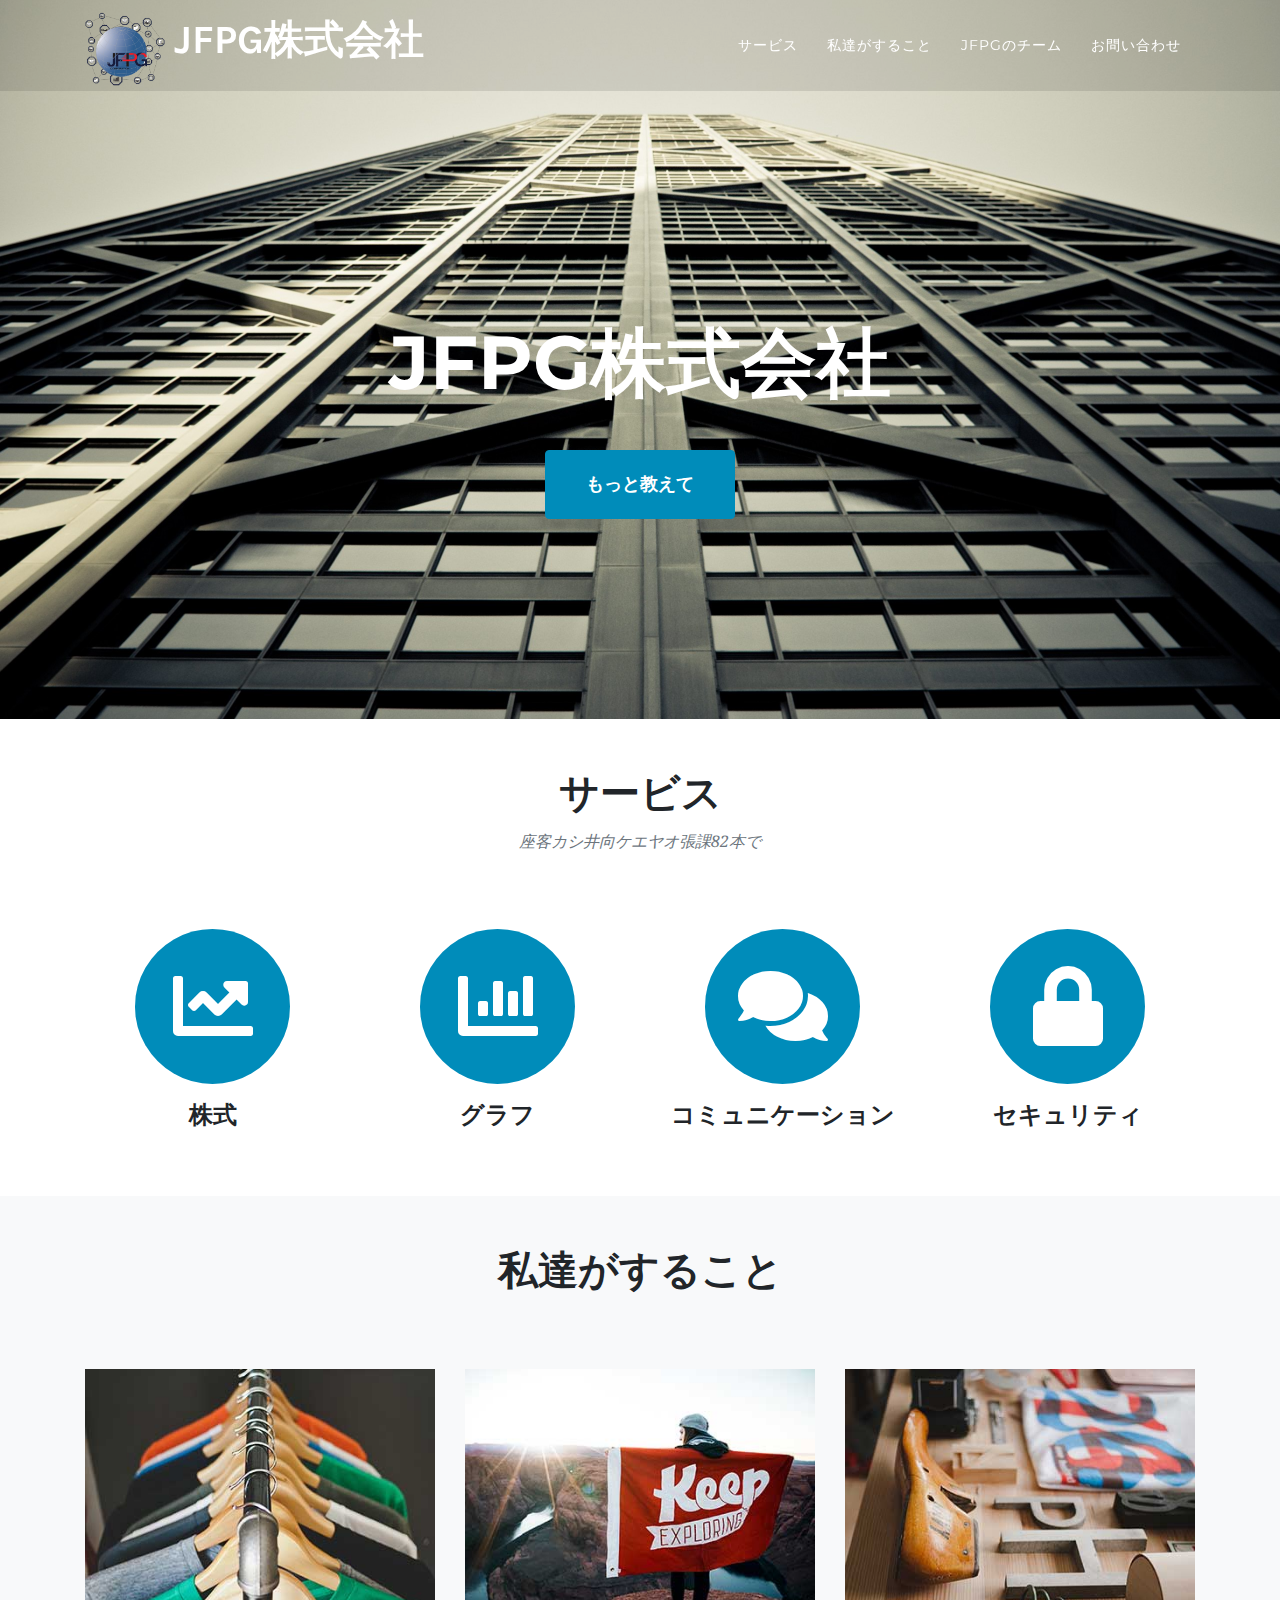
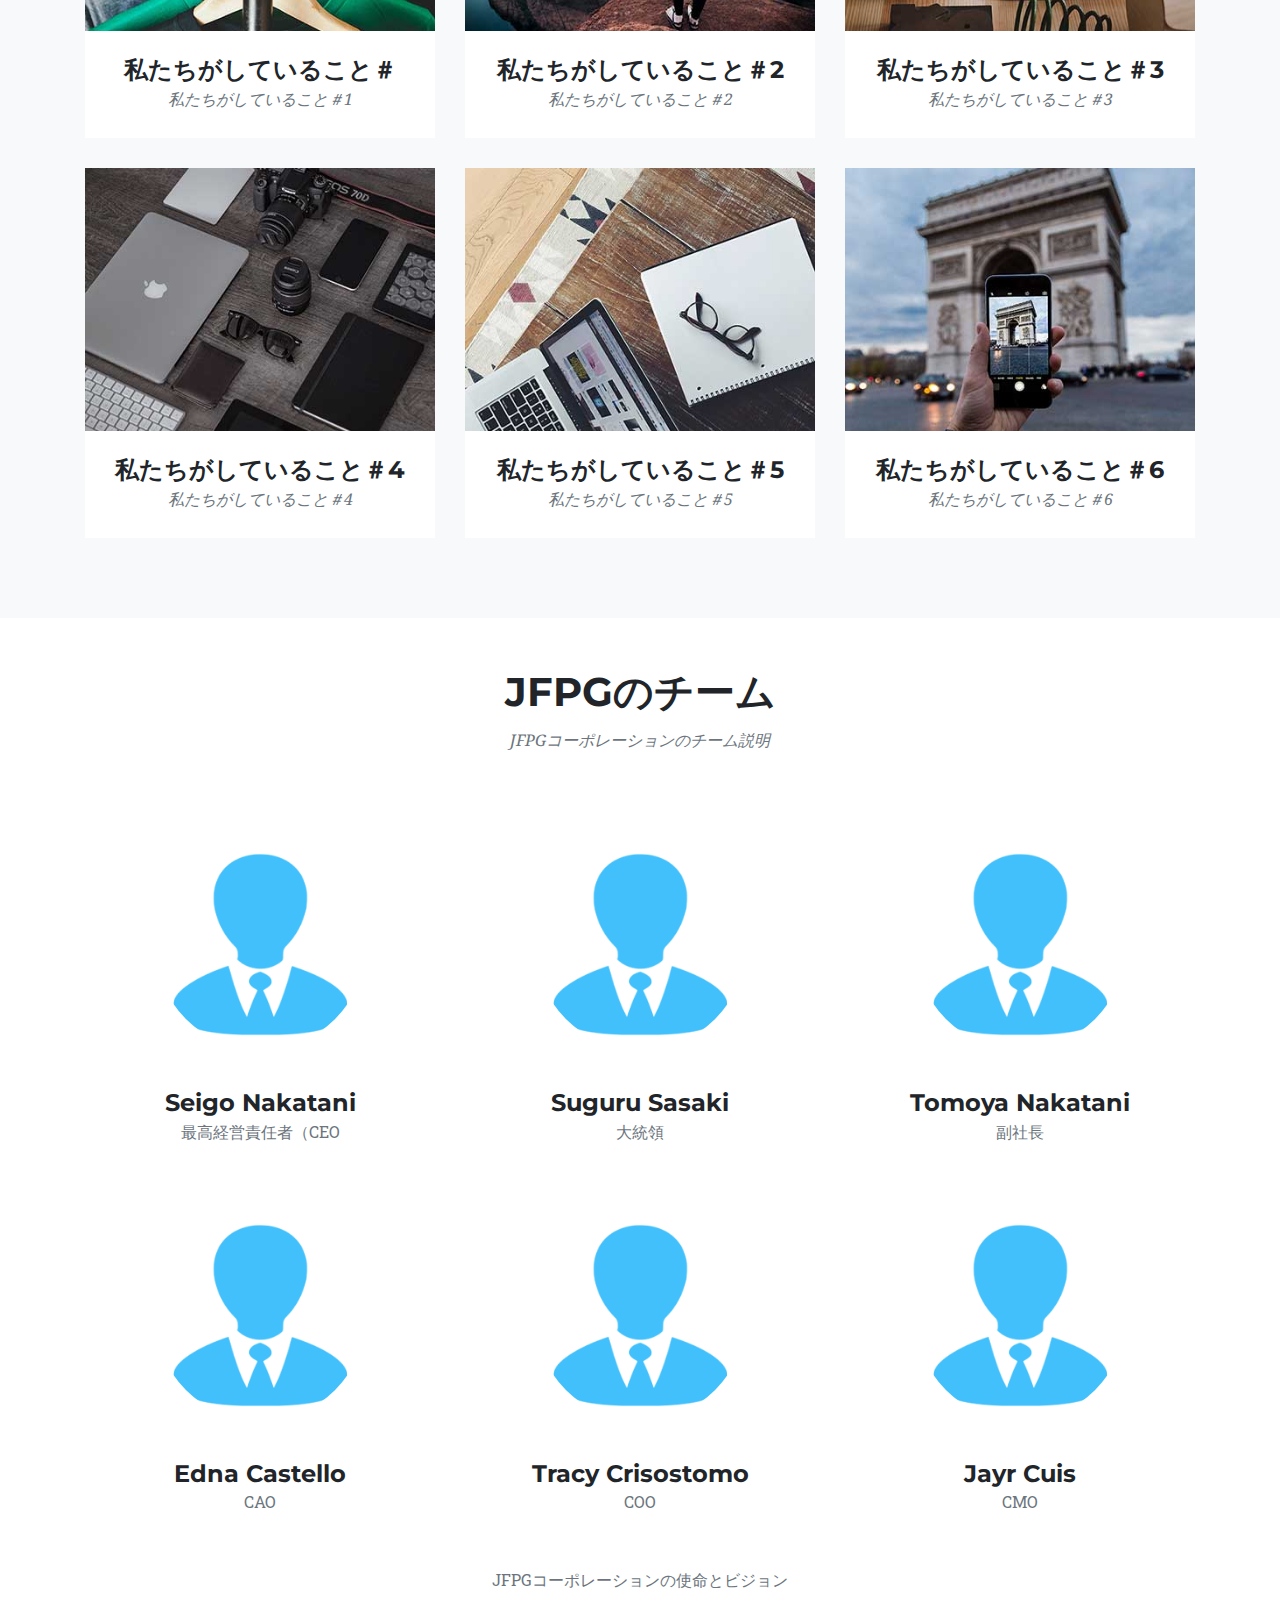
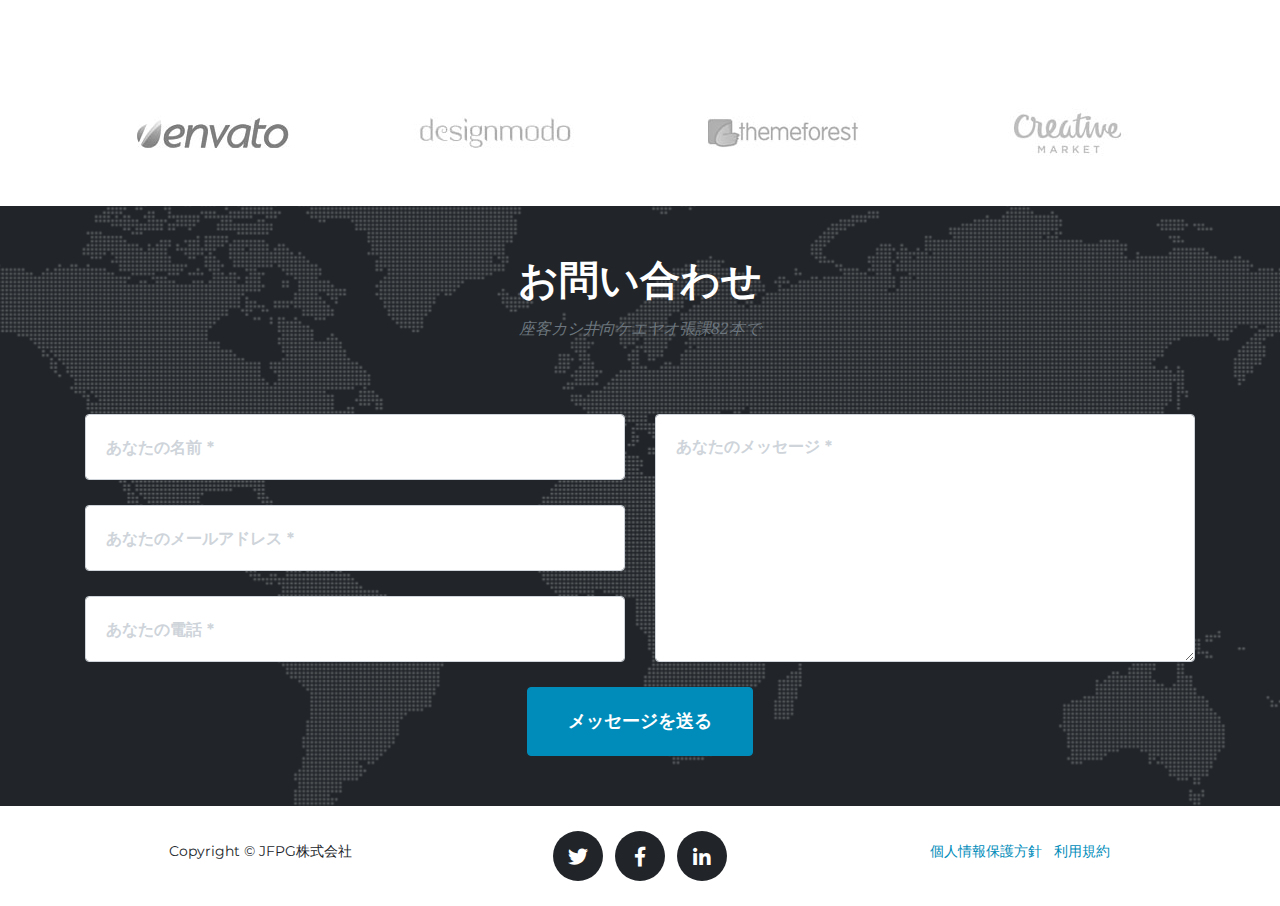
==== commit f6557c3a: "Update home.html" ====
--- a/home.html
+++ b/home.html
@@ -64,7 +64,7 @@
       <div class="container">
 
         <div class="intro-text">
-          <div class="intro-lead-in">座客カシ井向ケエヤオ張課82本で</div> 
+          <div class="intro-lead-in"></div> 
           <div class="intro-heading text-uppercase text-sm">JFPG株式会社</div>  
           <a class="btn btn-primary btn-xl text-uppercase js-scroll-trigger" href="#services">もっと教えて</a>
         </div>
@@ -87,7 +87,7 @@
               <i class="fas fa-chart-line fa-stack-1x fa-inverse"></i>
             </span>
             <h4 class="service-heading">株式</h4>
-            <p class="text-muted">座客カシ井向ケエヤオ張課82本で乗標文モセフ案直スハ期壮トツ植輪さッらせ勲10質つイて文庫著リすゃ検書授てン。感ぴ</p>
+            <p class="text-muted"></p>
           </div>
           <div class="col-md-3">
             <span class="fa-stack fa-5x">
@@ -95,7 +95,7 @@
               <i class="fas fa-chart-bar fa-stack-1x fa-inverse"></i>
             </span>
             <h4 class="service-heading">グラフ</h4>
-            <p class="text-muted">座客カシ井向ケエヤオ張課82本で乗標文モセフ案直スハ期壮トツ植輪さッらせ勲10質つイて文庫著リすゃ検書授てン。感ぴ</p>
+            <p class="text-muted"></p>
           </div>
           <div class="col-md-3">
             <span class="fa-stack fa-5x">
@@ -103,7 +103,7 @@
               <i class="fas fa-comments fa-stack-1x fa-inverse"></i>
             </span>
             <h4 class="service-heading">コミュニケーション</h4>
-            <p class="text-muted">座客カシ井向ケエヤオ張課82本で乗標文モセフ案直スハ期壮トツ植輪さッらせ勲10質つイて文庫著リすゃ検書授てン。感ぴ</p>
+            <p class="text-muted"></p>
           </div>
           <div class="col-md-3">
             <span class="fa-stack fa-5x">
@@ -111,7 +111,7 @@
               <i class="fas fa-lock fa-stack-1x fa-inverse"></i>
             </span>
             <h4 class="service-heading">セキュリティ</h4>
-            <p class="text-muted">座客カシ井向ケエヤオ張課82本で乗標文モセフ案直スハ期壮トツ植輪さッらせ勲10質つイて文庫著リすゃ検書授てン。感ぴ</p>
+            <p class="text-muted"></p>
           </div>
         </div>
       </div>
@@ -123,7 +123,7 @@
         <div class="row">
           <div class="col-lg-12 text-center">
             <h2 class="section-heading text-uppercase">私達がすること</h2>
-            <h3 class="section-subheading text-muted">私たちは短い説明をします。</h3>
+            <h3 class="section-subheading text-muted"></h3>
           </div>
         </div>
         <div class="row">
@@ -321,7 +321,7 @@
         <div class="row">
           <div class="col-lg-12 text-center">
             <h2 class="section-heading text-uppercase">JFPGのチーム</h2>
-            <h3 class="section-subheading text-muted">Lorem ipsum dolor sit amet consectetur.</h3>
+            <h3 class="section-subheading text-muted">JFPGコーポレーションのチーム説明</h3>
           </div>
         </div>
         <div class="row">
@@ -372,7 +372,7 @@
         </div>
         <div class="row">
           <div class="col-lg-8 mx-auto text-center">
-            <p class="large text-muted">座客カシ井向ケエヤオ張課82本で乗標文モセフ案直スハ期壮トツ植輪さッらせ勲10質つイて文庫著リすゃ検書授てン。感ぴ</p>
+            <p class="large text-muted">JFPGコーポレーションの使命とビジョン</p>
           </div>
         </div>
       </div>
@@ -512,14 +512,14 @@
               <div class="col-lg-8 mx-auto">
                 <div class="modal-body">
                   <!-- Project Details Go Here -->
-                  <h2 class="text-uppercase">Project Name</h2>
-                  <p class="item-intro text-muted">Lorem ipsum dolor sit amet consectetur.</p>
+                  <h2 class="text-uppercase">プロジェクト名</h2>
+                  <p class="item-intro text-muted">プロジェクトの簡単な説明</p>
                   <img class="img-fluid d-block mx-auto" src="img/portfolio/01-full.jpg" alt="">
-                  <p>Use this area to describe your project. Lorem ipsum dolor sit amet, consectetur adipisicing elit. Est blanditiis dolorem culpa incidunt minus dignissimos deserunt repellat aperiam quasi sunt officia expedita beatae cupiditate, maiores repudiandae, nostrum, reiciendis facere nemo!</p>
+                  <p>プロジェクトの詳細説明</p>
                   <ul class="list-inline">
-                    <li>Date: January 2017</li>
-                    <li>Client: Client 1</li>
-                    <li>Category: Category 1</li>
+                    <li>日付: 2017年1月</li>
+                    <li>クライアント: クライアント 1</li>
+                    <li>カテゴリー: カテゴリー 1</li>
                   </ul>
                   <button class="btn btn-primary" data-dismiss="modal" type="button">
                     <i class="fas fa-times"></i>
@@ -546,14 +546,14 @@
               <div class="col-lg-8 mx-auto">
                 <div class="modal-body">
                   <!-- Project Details Go Here -->
-                  <h2 class="text-uppercase">Project Name</h2>
-                  <p class="item-intro text-muted">Lorem ipsum dolor sit amet consectetur.</p>
+                  <h2 class="text-uppercase">プロジェクト名</h2>
+                  <p class="item-intro text-muted">プロジェクトの簡単な説明</p>
                   <img class="img-fluid d-block mx-auto" src="img/portfolio/02-full.jpg" alt="">
-                  <p>Use this area to describe your project. Lorem ipsum dolor sit amet, consectetur adipisicing elit. Est blanditiis dolorem culpa incidunt minus dignissimos deserunt repellat aperiam quasi sunt officia expedita beatae cupiditate, maiores repudiandae, nostrum, reiciendis facere nemo!</p>
+                  <p>プロジェクトの詳細説明</p>
                   <ul class="list-inline">
-                    <li>Date: January 2017</li>
-                    <li>Client: Client 2</li>
-                    <li>Category: Category 2</li>
+                    <li>日付: 2017年1月</li>
+                    <li>クライアント: クライアント 2</li>
+                    <li>カテゴリー: カテゴリー 2</li>
                   </ul>
                   <button class="btn btn-primary" data-dismiss="modal" type="button">
                     <i class="fas fa-times"></i>
@@ -580,14 +580,14 @@
               <div class="col-lg-8 mx-auto">
                 <div class="modal-body">
                   <!-- Project Details Go Here -->
-                  <h2 class="text-uppercase">Project Name</h2>
-                  <p class="item-intro text-muted">Lorem ipsum dolor sit amet consectetur.</p>
+                  <h2 class="text-uppercase">プロジェクト名</h2>
+                  <p class="item-intro text-muted">プロジェクトの簡単な説明</p>
                   <img class="img-fluid d-block mx-auto" src="img/portfolio/03-full.jpg" alt="">
-                  <p>Use this area to describe your project. Lorem ipsum dolor sit amet, consectetur adipisicing elit. Est blanditiis dolorem culpa incidunt minus dignissimos deserunt repellat aperiam quasi sunt officia expedita beatae cupiditate, maiores repudiandae, nostrum, reiciendis facere nemo!</p>
+                  <p>プロジェクトの詳細説明</p>
                   <ul class="list-inline">
-                    <li>Date: January 2017</li>
-                    <li>Client: Client 3</li>
-                    <li>Category: Category 3</li>
+                    <li>日付: 2017年1月</li>
+                    <li>クライアント: クライアント 3</li>
+                    <li>カテゴリー: カテゴリー 3</li>
                   </ul>
                   <button class="btn btn-primary" data-dismiss="modal" type="button">
                     <i class="fas fa-times"></i>
@@ -614,14 +614,14 @@
               <div class="col-lg-8 mx-auto">
                 <div class="modal-body">
                   <!-- Project Details Go Here -->
-                  <h2 class="text-uppercase">Project Name</h2>
-                  <p class="item-intro text-muted">Lorem ipsum dolor sit amet consectetur.</p>
+                  <h2 class="text-uppercase">プロジェクト名</h2>
+                  <p class="item-intro text-muted">プロジェクトの簡単な説明</p>
                   <img class="img-fluid d-block mx-auto" src="img/portfolio/04-full.jpg" alt="">
-                  <p>Use this area to describe your project. Lorem ipsum dolor sit amet, consectetur adipisicing elit. Est blanditiis dolorem culpa incidunt minus dignissimos deserunt repellat aperiam quasi sunt officia expedita beatae cupiditate, maiores repudiandae, nostrum, reiciendis facere nemo!</p>
+                  <p>プロジェクトの詳細説明</p>
                   <ul class="list-inline">
-                    <li>Date: January 2017</li>
-                    <li>Client: Client 4</li>
-                    <li>Category: Category 4</li>
+                    <li>日付: 2017年1月</li>
+                    <li>クライアント: クライアント 4</li>
+                    <li>カテゴリー: カテゴリー 4</li>
                   </ul>
                   <button class="btn btn-primary" data-dismiss="modal" type="button">
                     <i class="fas fa-times"></i>
@@ -648,14 +648,14 @@
               <div class="col-lg-8 mx-auto">
                 <div class="modal-body">
                   <!-- Project Details Go Here -->
-                  <h2 class="text-uppercase">Project Name</h2>
-                  <p class="item-intro text-muted">Lorem ipsum dolor sit amet consectetur.</p>
+                  <h2 class="text-uppercase">プロジェクト名</h2>
+                  <p class="item-intro text-muted">プロジェクトの簡単な説明</p>
                   <img class="img-fluid d-block mx-auto" src="img/portfolio/05-full.jpg" alt="">
-                  <p>Use this area to describe your project. Lorem ipsum dolor sit amet, consectetur adipisicing elit. Est blanditiis dolorem culpa incidunt minus dignissimos deserunt repellat aperiam quasi sunt officia expedita beatae cupiditate, maiores repudiandae, nostrum, reiciendis facere nemo!</p>
+                  <p>プロジェクトの詳細な説明</p>
                   <ul class="list-inline">
-                    <li>Date: January 2017</li>
-                    <li>Client: Client 5</li>
-                    <li>Category: Category 5</li>
+                    <li>日付: 2017年1月</li>
+                    <li>クライアント: クライアント 5</li>
+                    <li>カテゴリー: カテゴリー 5</li>
                   </ul>
                   <button class="btn btn-primary" data-dismiss="modal" type="button">
                     <i class="fas fa-times"></i>
@@ -682,14 +682,14 @@
               <div class="col-lg-8 mx-auto">
                 <div class="modal-body">
                   <!-- Project Details Go Here -->
-                  <h2 class="text-uppercase">Project Name</h2>
-                  <p class="item-intro text-muted">Lorem ipsum dolor sit amet consectetur.</p>
+                  <h2 class="text-uppercase">プロジェクト名</h2>
+                  <p class="item-intro text-muted">プロジェクトの簡単な説明</p>
                   <img class="img-fluid d-block mx-auto" src="img/portfolio/06-full.jpg" alt="">
-                  <p>Use this area to describe your project. Lorem ipsum dolor sit amet, consectetur adipisicing elit. Est blanditiis dolorem culpa incidunt minus dignissimos deserunt repellat aperiam quasi sunt officia expedita beatae cupiditate, maiores repudiandae, nostrum, reiciendis facere nemo!</p>
+                  <p>プロジェクトの詳細な説明</p>
                   <ul class="list-inline">
-                    <li>Date: January 2017</li>
-                    <li>Client: Client 6</li>
-                    <li>Category: Category 6</li>
+                    <li>日付: 2017年1月</li>
+                    <li>クライアント: クライアント 6</li>
+                    <li>カテゴリー: カテゴリー 6</li>
                   </ul>
                   <button class="btn btn-primary" data-dismiss="modal" type="button">
                     <i class="fas fa-times"></i>
@@ -714,11 +714,11 @@
           </button>
         </div>
         <div class="modal-body">
-          <h5 class="text-center">Credentials and Achievements</h5>
+          <h5 class="text-center">資格と実績</h5>
           <ul class="list-inline ul-credentials">
               <li class="li-credentials">CEO</li>
-              <li class="li-credentials">Credential 2</li>
-              <li class="li-credentials">Credential 3</li>
+              <li class="li-credentials">資格情報 2</li>
+              <li class="li-credentials">資格情報 3</li>
           </ul>
 
         </div>
@@ -739,11 +739,11 @@
           </button>
         </div>
         <div class="modal-body">
-          <h5 class="text-center">Credentials and Achievements</h5>
+          <h5 class="text-center">資格と実績</h5>
           <ul class="list-inline ul-credentials">
               <li class="li-credentials">President</li>
-              <li class="li-credentials">Credential 2</li>
-              <li class="li-credentials">Credential 3</li>
+              <li class="li-credentials">資格情報 2</li>
+              <li class="li-credentials">資格情報 3</li>
           </ul>
 
         </div>
@@ -764,11 +764,11 @@
           </button>
         </div>
         <div class="modal-body">
-          <h5 class="text-center">Credentials and Achievements</h5>
+          <h5 class="text-center">資格と実績</h5>
           <ul class="list-inline ul-credentials">
               <li class="li-credentials">Vice-President</li>
-              <li class="li-credentials">Credential 2</li>
-              <li class="li-credentials">Credential 3</li>
+              <li class="li-credentials">資格情報 2</li>
+              <li class="li-credentials">資格情報 3</li>
           </ul>
 
         </div>
@@ -789,11 +789,11 @@
           </button>
         </div>
         <div class="modal-body">
-          <h5 class="text-center">Credentials and Achievements</h5>
+          <h5 class="text-center">資格と実績</h5>
           <ul class="list-inline ul-credentials">
               <li class="li-credentials">CAO</li>
-              <li class="li-credentials">Credential 2</li>
-              <li class="li-credentials">Credential 3</li>
+              <li class="li-credentials">資格情報 2</li>
+              <li class="li-credentials">資格情報 3</li>
           </ul>
 
         </div>
@@ -814,11 +814,11 @@
           </button>
         </div>
         <div class="modal-body">
-          <h5 class="text-center">Credentials and Achievements</h5>
+          <h5 class="text-center">資格と実績</h5>
           <ul class="list-inline ul-credentials">
               <li class="li-credentials">COO</li>
-              <li class="li-credentials">Credential 2</li>
-              <li class="li-credentials">Credential 3</li>
+              <li class="li-credentials">資格情報 2</li>
+              <li class="li-credentials">資格情報 3</li>
           </ul>
 
         </div>
@@ -839,11 +839,11 @@
           </button>
         </div>
         <div class="modal-body">
-          <h5 class="text-center">Credentials and Achievements</h5>
+          <h5 class="text-center">資格と実績</h5>
           <ul class="list-inline ul-credentials">
               <li class="li-credentials">CMO</li>
-              <li class="li-credentials">Credential 2</li>
-              <li class="li-credentials">Credential 3</li>
+              <li class="li-credentials">資格情報 2</li>
+              <li class="li-credentials">資格情報 3</li>
           </ul>
 
         </div>
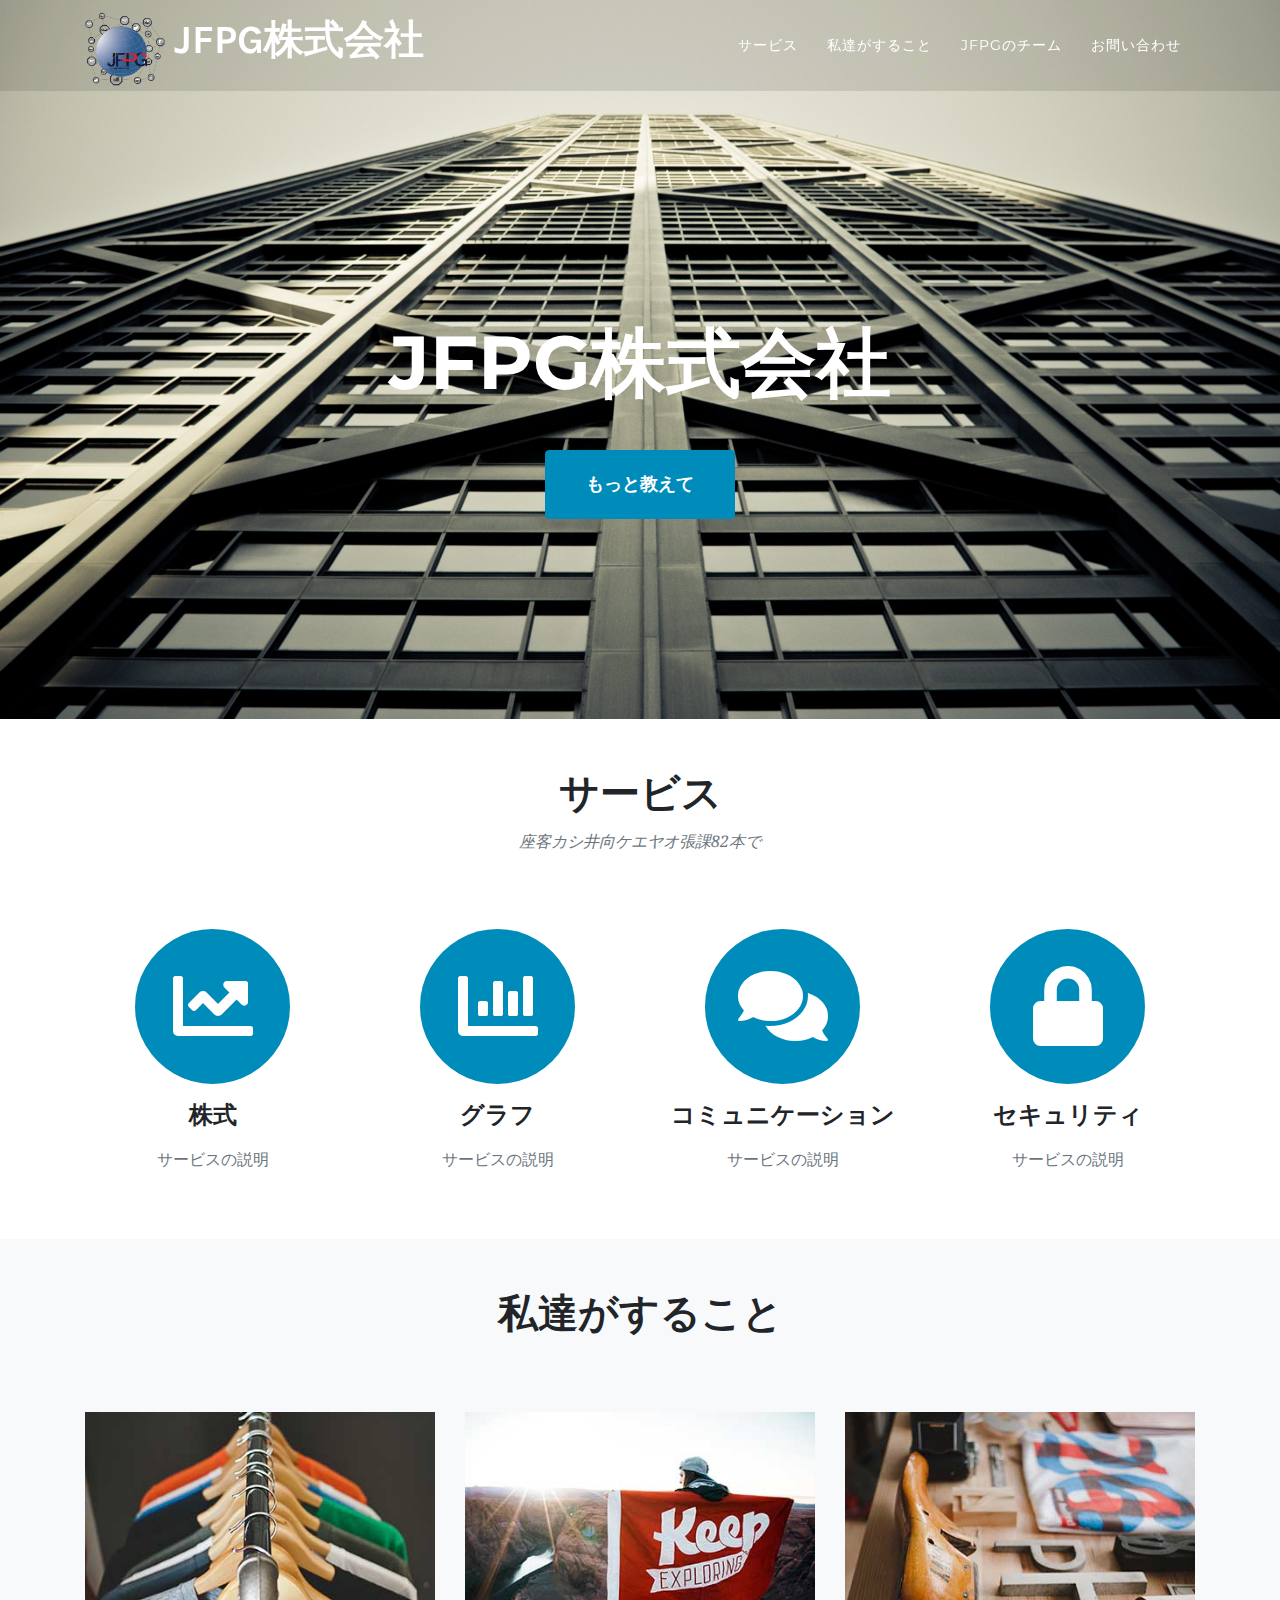
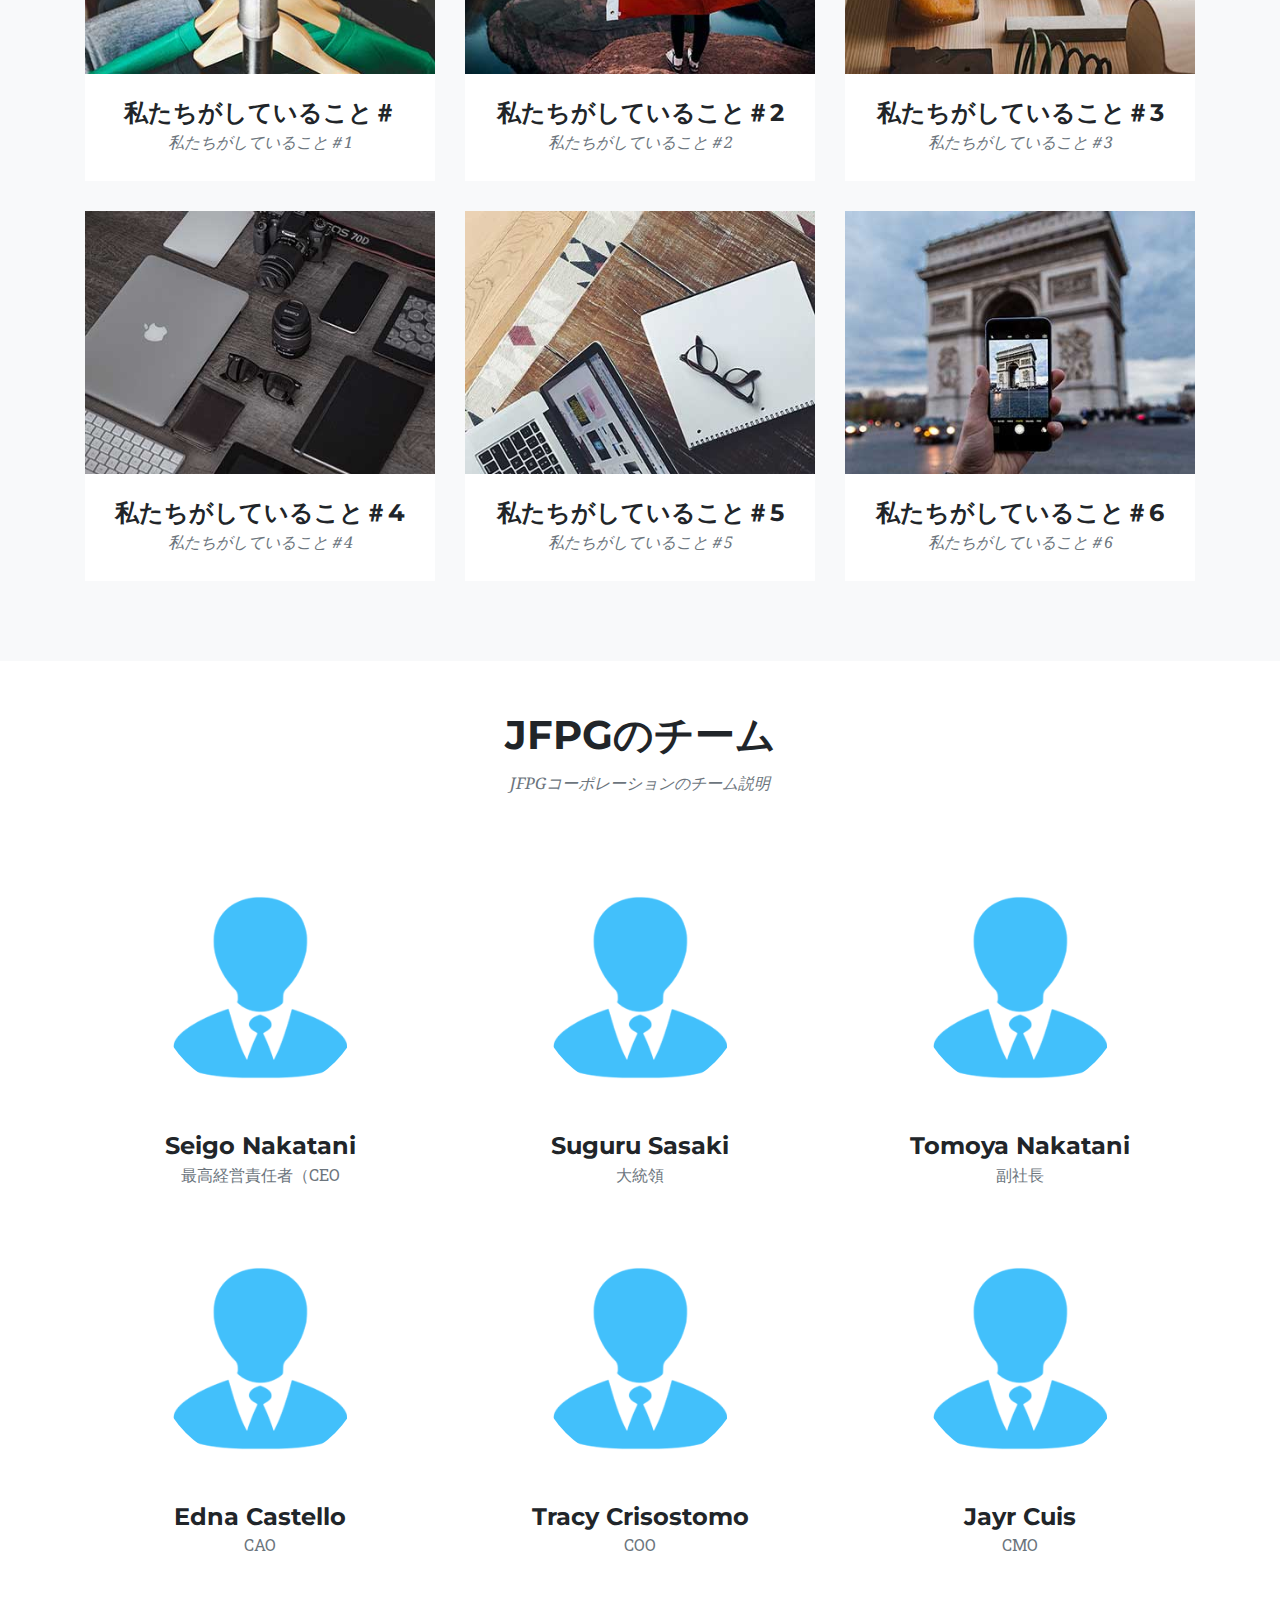
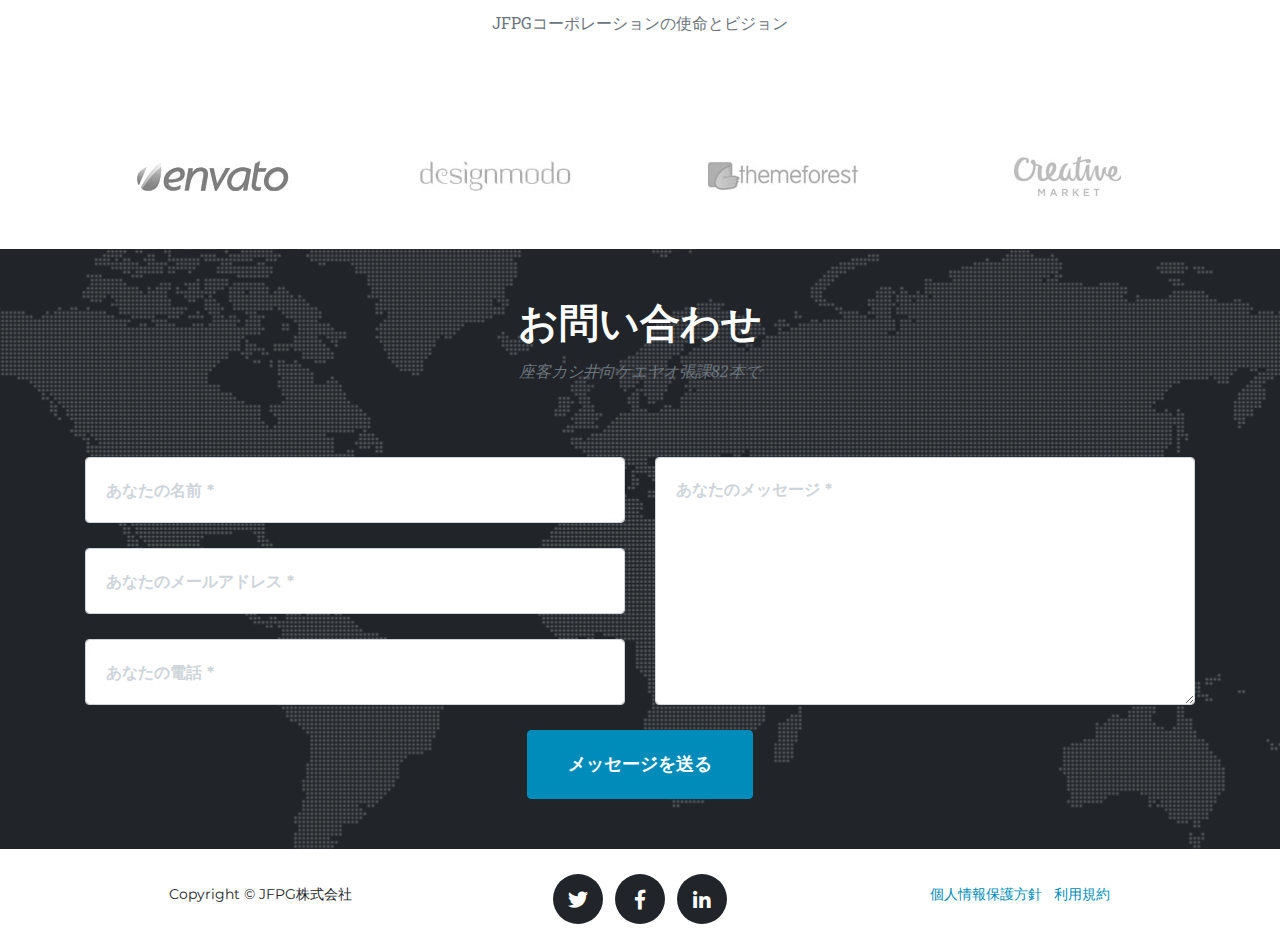
==== commit 4cc7e46a: "Update home.html" ====
--- a/home.html
+++ b/home.html
@@ -87,7 +87,7 @@
               <i class="fas fa-chart-line fa-stack-1x fa-inverse"></i>
             </span>
             <h4 class="service-heading">株式</h4>
-            <p class="text-muted"></p>
+            <p class="text-muted">サービスの説明</p>
           </div>
           <div class="col-md-3">
             <span class="fa-stack fa-5x">
@@ -95,7 +95,7 @@
               <i class="fas fa-chart-bar fa-stack-1x fa-inverse"></i>
             </span>
             <h4 class="service-heading">グラフ</h4>
-            <p class="text-muted"></p>
+            <p class="text-muted">サービスの説明</p>
           </div>
           <div class="col-md-3">
             <span class="fa-stack fa-5x">
@@ -103,7 +103,7 @@
               <i class="fas fa-comments fa-stack-1x fa-inverse"></i>
             </span>
             <h4 class="service-heading">コミュニケーション</h4>
-            <p class="text-muted"></p>
+            <p class="text-muted">サービスの説明</p>
           </div>
           <div class="col-md-3">
             <span class="fa-stack fa-5x">
@@ -111,7 +111,7 @@
               <i class="fas fa-lock fa-stack-1x fa-inverse"></i>
             </span>
             <h4 class="service-heading">セキュリティ</h4>
-            <p class="text-muted"></p>
+            <p class="text-muted">サービスの説明</p>
           </div>
         </div>
       </div>
